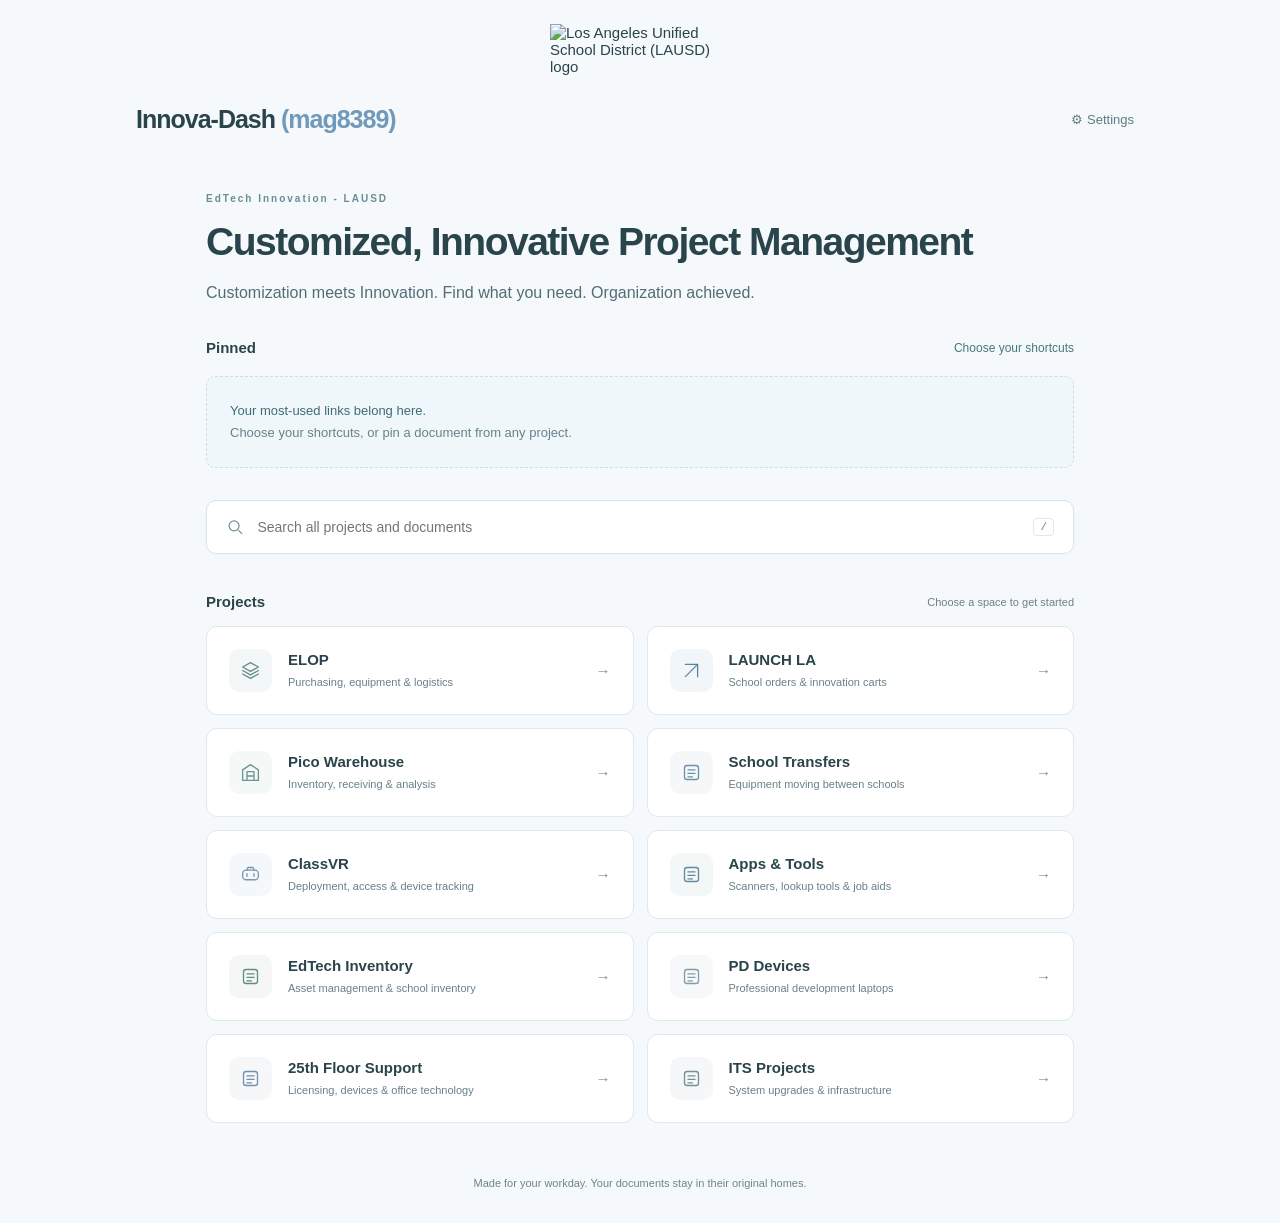
==== index.html @ 0006e69b "Add centered LAUSD logo and EdTech Innovation tagline" ====
<!doctype html><html lang="en"><head><meta charset="utf-8"><meta name="viewport" content="width=device-width, initial-scale=1"><meta name="theme-color" content="#356b65"><title>Innova-Dash (mag8389)</title><style>:root{--ink:#29444b;--muted:#667d83;--green:#356b65;--line:#dfe9eb;--paper:#f5f9fb}*{box-sizing:border-box}body{margin:0;background:var(--paper);color:var(--ink);font:15px -apple-system,BlinkMacSystemFont,'Segoe UI',sans-serif}button,input,select,textarea{font:inherit}button,a,input,summary,textarea,select{outline-offset:5px}button{cursor:pointer}button{color:inherit}a{color:inherit;text-decoration:none}button{border:0}header{max-width:1100px;margin:auto;padding:27px 46px;display:flex;align-items:center;justify-content:space-between}.brand{font-weight:750;font-size:25px;letter-spacing:-1px;background:none;padding:0}.brand span{color:#75a7a1}#settings{position:relative}summary{cursor:pointer;list-style:none}summary::-webkit-details-marker{display:none}#settings>summary{font-size:13px;color:#607b84;padding:10px}.settings-menu{position:absolute;right:0;top:43px;background:#fff;border:1px solid var(--line);border-radius:13px;padding:10px;width:250px;box-shadow:0 12px 35px #294d5b14;z-index:5}.settings-menu button{display:block;width:100%;text-align:left;background:none;border-radius:6px;padding:12px;font-size:13px}.settings-menu button:hover{background:#edf5f8}.settings-menu p{font-size:11px;line-height:1.7;color:var(--muted);padding:0 12px}main{max-width:928px;margin:29px auto 0;padding:0 30px}.intro{margin-bottom:30px}.eyebrow{font-size:10px;letter-spacing:2px;font-weight:650;color:#688d95;margin:0 0 15px}h1{font-size:39px;line-height:1.2;font-weight:650;letter-spacing:-1.5px;margin:0 0 13px}#subtitle{font-size:14px;color:var(--muted);margin:0;line-height:1.7}.search-wrap{display:flex;gap:13px;align-items:center;background:white;border:1px solid #d4e4e8;border-radius:10px;padding:0 19px;box-shadow:0 3px 10px #294d5b03;color:#718e97;margin-bottom:39px}.search-wrap:focus-within{outline:2px solid #7ba8b6}.search-wrap input{min-width:0;width:100%;border:0;outline:none;padding:18px 0;background:none;font-size:14px;color:var(--ink)}kbd{border:1px solid var(--line);border-radius:4px;padding:2px 6px;color:#6e858c;font-size:11px}section{margin-bottom:32px}.section-head{display:flex;justify-content:space-between;align-items:center;gap:12px;margin-bottom:16px}h2{font-size:15px;font-weight:650;margin:0}.section-head>span{color:#6b8189;font-size:11px}.text-button{background:none;color:#477a7b;font-size:12px;padding:5px 0}.text-button:hover{text-decoration:underline}#pins{display:grid;grid-template-columns:1fr 1fr;gap:10px}.pin-card{display:flex;align-items:center;background:#eaf3f5;border:1px solid #d5e6e8;border-radius:9px;min-height:61px}.pin-card a{flex:1;padding:20px;font-size:13px;font-weight:550;min-width:0;line-height:1.5}.pin-card a:hover{color:#376d78}.pin-card button{background:none;padding:17px;color:#648990}.pin-empty{grid-column:1/-1;border:1px dashed #cddfe4;border-radius:9px;padding:23px;background:#f0f7fa;color:#67828b;font-size:13px;line-height:1.7}.pin-empty strong{color:#3e6d76;font-weight:500}.project-grid{display:grid;grid-template-columns:1fr 1fr;gap:13px}.project-card{border:1px solid var(--line);border-radius:11px;padding:22px;display:flex;gap:16px;align-items:center;text-align:left;background:#fff;transition:box-shadow .15s,transform .15s}.project-card:hover{box-shadow:0 6px 17px #294d5b0a;transform:translateY(-1px)}.project-icon{width:43px;height:43px;flex-shrink:0;display:grid;place-items:center;border-radius:10px;background:var(--tint);color:var(--accent)}.project-icon svg{width:21px;height:21px}.project-card strong{display:block;font-size:15px;font-weight:600}.project-card small{display:block;margin-top:6px;color:#68818a;font-size:11px;line-height:1.5}.project-card .arrow{margin-left:auto;color:#72949d}.project-card:hover .arrow{color:var(--green)}#other-projects{margin-top:19px}#other-projects>summary{display:flex;align-items:center;color:#5f7c86;font-size:12px;padding:12px 0;gap:9px}#other-projects>summary:before{content:'+';font-size:17px}#other-projects[open]>summary:before{content:'−'}#other-projects>summary span{font-size:10px;background:#eaf1f5;border-radius:5px;padding:2px 5px;color:#65818b}#other-grid{margin-top:10px}.back{background:none;color:#65858d;font-size:12px;padding:0;margin-bottom:25px}.group{margin-bottom:27px}.group h3{font-size:10px;letter-spacing:1.6px;font-weight:650;color:#60828b;margin:0 0 10px}.resource{border-bottom:1px solid var(--line)}.resource:first-of-type{border-top:1px solid var(--line)}.resource-top{display:flex;align-items:center;gap:10px;min-height:63px}.resource-link{flex:1;display:flex;align-items:center;justify-content:space-between;gap:15px;padding:18px 0;font-size:14px;line-height:1.6;min-width:0}.resource-link:hover .link-label{color:#3b7884;text-decoration:underline}.external{flex-shrink:0;color:#6c929f;font-size:18px}.resource-menu{position:relative}.resource-menu summary{width:36px;height:36px;display:grid;place-items:center;font-size:20px;color:#6e8d97;border-radius:7px}.resource-menu summary:hover{background:#eaf3f7}.resource-menu[open] summary{background:#eaf3f7;color:#356b65}.resource-details{padding:3px 0 21px;font-size:12px;color:#617e89;line-height:1.7}.detail-actions{display:flex;gap:15px;align-items:center;margin-bottom:14px}.pin-toggle{border:1px solid #c9dfe2;background:#eaf3f5;border-radius:6px;padding:6px 12px;color:#3e746f;font-size:12px}.resource-details p{margin:8px 0}.related button{border:0;background:#edf4f8;padding:3px 8px;margin:3px 5px 0 0;border-radius:4px;color:#537b86;font-size:11px}.note-label{display:block;margin:12px 0 5px;color:#597e88;font-size:12px}.resource-details textarea{display:block;width:100%;border:1px solid #d1e2e7;border-radius:7px;padding:11px;background:white;resize:vertical;color:var(--ink);font-size:13px}.autosave{font-size:10px;color:#68828b}.review-flag{background:#fbf3e4;color:#9a7a36;padding:10px;border-radius:7px}.result-context{display:block;font-size:10px;font-weight:400;color:#929f90;margin-top:3px}.empty{text-align:center;color:#66828c;padding:40px 20px;border:1px dashed #d2e3e8;border-radius:10px;line-height:1.8;font-size:13px}.empty strong{color:#45717e;display:block}footer{font-size:11px;color:#6c858c;text-align:center;padding:20px 0 30px;line-height:1.6}dialog{border:1px solid #d4e4e9;border-radius:14px;padding:27px;width:500px;max-width:calc(100% - 24px);color:var(--ink);box-shadow:0 20px 80px #102a3033}dialog::backdrop{background:#294b5955;backdrop-filter:blur(3px)}.dialog-top{display:flex;justify-content:space-between;align-items:center;margin-bottom:22px}.dialog-top h2{font-size:22px}.dialog-top button{background:none;font-size:25px;color:#69858c}form>label{display:block;font-size:12px;color:#5e7b85;margin:14px 0}form input:not([type=checkbox]),form textarea,form select{display:block;width:100%;border:1px solid #d5e3e9;border-radius:6px;padding:10px;margin-top:7px}fieldset{border:1px solid #dbe7ec;border-radius:7px;margin:15px 0;padding:12px}legend{font-size:12px;color:#5e7b85}#project-options{display:grid;grid-template-columns:1fr 1fr;gap:9px;font-size:11px}#project-options label{display:flex;align-items:center;gap:7px}input[type=checkbox]{accent-color:#356b65}#form-error{color:#ab553c;font-size:12px;margin-bottom:12px}.primary{background:var(--green);border-radius:7px;color:white;padding:12px 18px;font-size:13px}#toast{position:fixed;bottom:25px;left:50%;transform:translateX(-50%);background:#345f69;color:white;border-radius:8px;padding:13px 24px;font-size:12px;max-width:calc(100% - 30px);z-index:10;line-height:1.5}[hidden]{display:none!important}@media(max-width:600px){header{padding:22px 22px}.brand{font-size:22px}main{padding:0 22px;margin-top:18px}h1{font-size:30px;letter-spacing:-1px}.eyebrow{font-size:9px}#subtitle{font-size:13px}.search-wrap{padding:0 14px;margin-bottom:30px}.search-wrap input{font-size:13px;padding:17px 0}.search-wrap kbd{display:none}.project-grid,#pins{grid-template-columns:1fr}.project-card{padding:19px}.section-head>span{display:none}.section-head{margin-bottom:13px}.pin-card a{padding:17px}.pin-empty{padding:18px;font-size:12px}.resource-link{font-size:13px}.resource-top{min-height:66px}footer{font-size:10px}.settings-menu{width:230px}.intro{margin-bottom:25px}.resource-menu summary{width:42px;height:42px}}

/* Muted coastal palette: white surfaces, sea-green actions, blue details. */
.project-card{background:#ffffff}.project-card:hover{border-color:#b9d4dd}.pin-card:nth-child(even){background:#eef5fa;border-color:#d8e5f0}.pin-card:nth-child(even) a:hover{color:#486f8c}.search-wrap{background:#ffffff}.brand span{color:#7099ba}::selection{background:#d4e9ec;color:#29444b}button:focus-visible,a:focus-visible,summary:focus-visible{outline:2px solid #6499ad}

.preview-button{background:none;color:#5f8490;font-size:11px;padding:10px 6px;border-radius:5px}.preview-button:hover{background:#eaf3f7}.preview-box{position:fixed;z-index:20;width:min(1680px,calc(100vw - 24px));background:white;border:1px solid #cbdfe5;border-radius:13px;box-shadow:0 15px 55px #294d5b26;overflow:hidden}.preview-heading{padding:14px 16px;display:flex;align-items:flex-start;gap:12px;background:#f0f7fa;border-bottom:1px solid #dfe9eb}.preview-heading div{flex:1;min-width:0}.preview-heading strong{font-size:13px;display:block;line-height:1.5}.preview-heading small{display:block;color:#64828b;font-size:10px;margin-top:3px}.preview-heading button{background:none;font-size:21px;color:#65848d;padding:0 4px}.preview-body{height:min(1920px,calc(100dvh - 180px));background:#f8fbfc;position:relative}.preview-body iframe{position:absolute;inset:0;width:100%;height:100%;border:0;background:white}.preview-message{padding:30px;font-size:13px;line-height:1.8;color:#65808b;margin:0}.preview-footer{padding:12px 16px;border-top:1px solid #dfe9eb;display:flex;align-items:center;gap:12px}.preview-footer small{font-size:10px;color:#6c858d;line-height:1.6;flex:1}.preview-footer a{flex-shrink:0;background:#356b65;color:white;padding:9px 12px;border-radius:6px;font-size:11px}@media(max-width:600px){.preview-box{left:12px!important;top:50%!important;transform:translateY(-50%)}.preview-button{padding:12px 5px}.preview-footer{align-items:flex-start}.preview-footer a{padding:11px}.preview-heading strong{font-size:12px}}

/* Clearer project resources: larger type, strong section labels, distinct rows. */
#results>.section-head h2{font-size:19px;color:#29444b}
#subtitle{font-size:16px;color:#526d76}
.group{margin-bottom:34px}
.group h3{font-size:14px;letter-spacing:.6px;font-weight:700;color:#274f5b;background:#e5f0f5;border-left:4px solid #568899;padding:13px 16px;border-radius:0 7px 7px 0;margin:0 0 13px;line-height:1.5}
.group:nth-child(even) h3{background:#e8f1ee;border-left-color:#59877c;color:#315b51}
.resource,.resource:first-of-type{border:1px solid #cfdee3;border-radius:9px;background:#fff;margin-bottom:10px;box-shadow:0 1px 2px #294d5b04}
.resource:hover{border-color:#95b6c1;background:#fcfeff}
.resource-top{min-height:80px;padding:0 17px;gap:12px}
.resource-link{font-size:17px;font-weight:600;line-height:1.55;padding:20px 0;color:#244752}
.resource-link:hover .link-label{color:#215f70}
.resource-description{display:block;font-size:14px;font-weight:400;line-height:1.65;color:#506c76;margin-top:6px}
.result-context{font-size:13px;color:#58717c;line-height:1.6;margin-top:6px}
.preview-button{font-size:13px;color:#356877;min-height:44px;padding:10px 9px}
.resource-menu summary{width:44px;height:44px;font-size:24px;color:#4d7280}
.external{color:#4f7987;font-size:21px}
.resource-details{margin:0 17px;padding:18px 0 20px;border-top:1px solid #d7e4e9;font-size:14px;color:#466570;line-height:1.75}
.resource-details textarea{font-size:15px;line-height:1.6}
.note-label{font-size:14px;font-weight:600;color:#365c67}
.related button,.pin-toggle{font-size:13px}
.autosave{font-size:12px;color:#5c7480}
@media(max-width:600px){#subtitle{font-size:15px}.group h3{font-size:13px;padding:12px 13px}.resource-top{padding:0 12px;gap:5px}.resource-link{font-size:16px;padding:17px 0;gap:8px}.resource-description{font-size:14px}.preview-button{font-size:12px;padding:10px 5px}.resource-menu summary{width:36px;height:44px}.resource-details{margin:0 12px}.detail-actions{flex-wrap:wrap;gap:10px}.detail-actions span{overflow-wrap:anywhere}.resource-details textarea{font-size:16px}.result-context{font-size:12px}}

/* Expandable sections with indented resource rows. */
.resource-section{margin-bottom:22px}
.resource-section>summary{display:flex;align-items:center;gap:11px;padding:14px 16px;min-height:52px;background:#e5f0f5;border-left:4px solid #568899;border-radius:0 8px 8px 0;color:#274f5b}
.resource-section:nth-child(even)>summary{background:#e8f1ee;border-left-color:#59877c;color:#315b51}
.resource-section>summary:hover{filter:brightness(.98)}
.resource-section>summary h3,.resource-section:nth-child(even)>summary h3{font-size:14px;font-weight:700;letter-spacing:.6px;line-height:1.5;padding:0;margin:0;background:none;border:0;border-radius:0;color:inherit}
.section-chevron{font-size:24px;line-height:1;transition:transform .15s;flex-shrink:0}
.resource-section[open]>summary .section-chevron{transform:rotate(90deg)}
.section-count{margin-left:auto;font-size:12px;font-weight:500;background:#ffffff99;border-radius:5px;padding:3px 8px}
.section-content{margin:14px 0 0 23px;padding-left:16px;border-left:2px solid #d2e3e8}
@media(max-width:600px){.resource-section>summary{padding:13px 12px;gap:9px}.resource-section>summary h3{font-size:13px}.section-content{margin-left:9px;padding-left:9px}.resource-section .resource-top{padding:0 9px;gap:3px}}

.district-brand{display:flex;justify-content:center;padding:24px 24px 0}.district-brand img{display:block;width:180px;max-width:50vw;height:auto;object-fit:contain}@media(max-width:600px){.district-brand{padding-top:20px}.district-brand img{width:145px}}
</style></head><body><div class="district-brand"><img src="https://3.files.edl.io/a8d9/25/06/10/223312-59c6e0c9-d937-40a9-90d3-eb02e9faaee3.png" alt="Los Angeles Unified School District (LAUSD) logo" width="180" fetchpriority="high"></div><header><button class="brand" id="home">Innova-Dash <span>(mag8389)</span></button><details id="settings"><summary aria-label="Settings">⚙ <span>Settings</span></summary><div class="settings-menu"><button id="add">Add a resource</button><button id="review">Review duplicate links</button><button id="export">Export backup</button><button id="import">Import backup</button><p>Pins and notes stay in this browser. Export a backup to move them.</p></div></details><input id="import-file" type="file" accept="application/json" hidden></header>
<main><button id="back" class="back" hidden>← Innova-Dash (mag8389)</button><div class="intro"><p class="eyebrow" id="eyebrow">EdTech Innovation - LAUSD</p><h1 id="title">Customized, Innovative Project Management</h1><p id="subtitle">Customization meets Innovation. Find what you need. Organization achieved.</p></div><div id="home-pins"><section class="pinned-section"><div class="section-head"><h2>Pinned</h2><button id="choose-pins" class="text-button">Choose your shortcuts</button></div><div id="pins"></div></section></div><div class="search-wrap"><svg width="20" height="20" viewBox="0 0 24 24" fill="none" stroke="currentColor" stroke-width="1.6" aria-hidden="true"><circle cx="10.5" cy="10.5" r="6.5"/><path d="m16 16 5 5"/></svg><input id="search" type="search" placeholder="Search all projects and documents" aria-label="Search all projects and documents"><kbd>/</kbd></div><div id="home-content"><section><div class="section-head"><h2>Projects</h2><span>Choose a space to get started</span></div><div id="main-projects" class="project-grid"></div></section></div><section id="results" hidden><div class="section-head"><h2 id="results-heading">Documents</h2><button id="clear-search" class="text-button" hidden>Clear search</button></div><div id="resource-list"></div></section><footer>Made for your workday. Your documents stay in their original homes.</footer></main>
<dialog id="resource-dialog"><form id="resource-form"><div class="dialog-top"><h2>Add a resource</h2><button type="button" id="close-dialog" aria-label="Close">×</button></div><label>Name<input name="title" required maxlength="180" placeholder="School deployment tracker"></label><label>Link<input name="url" type="url" required placeholder="https://…"></label><label>Resource type<select name="category"><option>Reference</option><option>Inventory</option><option>Devices</option><option>Web app</option><option>Folder</option><option>Deployment</option><option>Forms & responses</option><option>Orders</option><option>Analysis</option><option>Purchasing</option><option>Licensing</option><option>Transfers</option><option>Operations</option><option>Dashboard</option><option>Download</option></select></label><fieldset><legend>Projects · choose one or more</legend><div id="project-options"></div></fieldset><label>Note<textarea name="note" rows="2"></textarea></label><p id="form-error" role="alert"></p><button class="primary" type="submit">Add resource</button></form></dialog><div id="toast" role="status"></div><section id="preview-box" class="preview-box" role="region" aria-label="Resource preview" hidden></section><script>const projects = [
{id:'elop',name:'ELOP',subtitle:'Purchasing, equipment & logistics',color:'#648e88',icon:'◈'},
{id:'launch',name:'LAUNCH LA',subtitle:'School orders & innovation carts',color:'#5886a0',icon:'↗'},
{id:'warehouse',name:'Pico Warehouse',subtitle:'Inventory, receiving & analysis',color:'#6b9690',icon:'▦'},
{id:'transfers',name:'School Transfers',subtitle:'Equipment moving between schools',color:'#6c91ad',icon:'⇄'},
{id:'vr',name:'ClassVR',subtitle:'Deployment, access & device tracking',color:'#7696b1',icon:'◎'},
{id:'apps',name:'Apps & Tools',subtitle:'Scanners, lookup tools & job aids',color:'#608a9e',icon:'⌘'},
{id:'edtech',name:'EdTech Inventory',subtitle:'Asset management & school inventory',color:'#618d84',icon:'▤'},
{id:'pd',name:'PD Devices',subtitle:'Professional development laptops',color:'#809fa9',icon:'▣'},
{id:'support',name:'25th Floor Support',subtitle:'Licensing, devices & office technology',color:'#7390ae',icon:'⊞'},
{id:'its',name:'ITS Projects',subtitle:'System upgrades & infrastructure',color:'#719295',icon:'⚙'}
];
const resources = [];
function add(title,url,groups,category='Reference',note='',flag=''){resources.push({id:'r'+(resources.length+1),title,url,projects:groups.split(','),category,note,flag});}
function sheet(title,book,gid,groups,category='Inventory',note='',flag=''){add(title,`https://docs.google.com/spreadsheets/d/${book}/edit?gid=${gid}#gid=${gid}`,groups,category,note,flag);}
const E='1dr570VJvddxzsTAERRUUeKRuE27WSFIWttpO-rvNmo0', L='1jWrPNLyDg8dGBs95ru5GiwIWovEMeAME-10kKH09odg', A='11QIVTBS1XOscOOvDWKYEtSnTLCCPewO2qKQo8S3b5f4', V='1vHcJfBZE1wdyaxRCG9tk-9OH73kcOLIifMJYGh4yjdI', H='1ypjdDcVAtarabWLasEoWvJN3YM4k_Pe7RNnR4K4eeTw';
sheet('2023–24 ELOP Purchases',E,'1056956109','elop','Purchasing');
sheet('2024–25 ELOP Purchases','1AE2uDe7lAH5buWjJNWkWWyWkLOAr0DbtnjLP3mm6qjw','135262776','elop','Purchasing');
sheet('Warehouse Inventory',E,'28156567','elop,warehouse','Inventory');
sheet('WH Inventory · 6.29.26',E,'877900497','elop,warehouse','Inventory','ELOP workbook tab; separate from the LAUNCH LA warehouse inventory.');
sheet('Non-Beaudry Items at Pico Warehouse',E,'306051168','elop,warehouse','Inventory');
sheet('Bundling Master',E,'306739542','elop','Operations');
sheet('Scanned Serials of Returned Items',E,'1405553675','elop','Devices');
sheet('Devices to Provision at Pico WH',E,'1504267254','elop','Devices');
sheet('Devices that Need Attention',E,'2013447275','elop','Devices','Repair / salvage');
sheet('Checklist / PRN',E,'1617121443','elop','Operations');
sheet('Pallets · Request / Drop / Return',E,'1471723518','elop','Operations');
sheet('ISTE Books Inventory',E,'1918676138','elop');
sheet('Beaudry to Pico · July 2026',E,'1514714467','elop','Transfers','Sol');
sheet('BD Mail Room to Pico · July 2026',E,'362753887','elop','Transfers','Sol');
sheet('Master Lookup',L,'658953664','launch','Reference');
sheet('School List',L,'1879552878','launch','Reference');
sheet('School Template',L,'201719541','launch','Reference');
add('Launch LA E-Shop','https://sites.google.com/lausd.net/launchlashop/home','launch','Web app','Customer facing');
sheet('Launch LA Inventory',L,'0','launch,warehouse');
sheet('Launch LA Orders',L,'354757045','launch','Orders');
sheet('LAUNCHLA Dashboard',L,'1173796555','launch','Dashboard');
sheet('Launch LA Approvals / School Orders Pallet Locations',L,'1780046857','launch','Orders','Both supplied labels point to this same tab.','Confirm whether approvals and pallet locations should have different links.');
sheet('After-School Innovation Cart Application · Responses','10SCbnlQnHJXf0T-KWjzeyskcqrw_KRmjujuF7XgZJ4w','534965077','launch','Forms & responses');
sheet('Materials Received from Schools',L,'1325314964','warehouse','Transfers');
sheet('Warehouse Inventory · 6.29.26',L,'1466500137','warehouse');
sheet('Plasencia Inventory',E,'1209279419','warehouse');
add("Pico Warehouse Inventory · Isabel’s",'https://lausd.sharepoint.com/:x:/r/sites/psd/_layouts/15/Doc.aspx?sourcedoc=%7B81c6fe55-352b-4b72-9ef2-d1b0d2ae184e%7D&action=edit&activeCell=%276.29.26%27!D736','warehouse','Inventory','SharePoint workbook; session-specific parameters removed.');
sheet('Warehouse Inventory Analysis · EdTech',A,'0','warehouse,edtech','Analysis');
sheet('Warehouse Inventory Analysis · 10.6.25',A,'690869186','warehouse','Analysis');
sheet('Warehouse Inventory Analysis · 6.29.26',A,'2048925685','warehouse','Analysis');
sheet('Warehouse Inventory Analysis · Consolidated',A,'223162966','warehouse','Analysis');
add('School-to-School Equipment Transfers · Old Forms','https://drive.google.com/drive/u/0/folders/1GR9zXek2GSvt6WLInMiaKASpE9Ge_WiE','transfers','Folder','Legacy Google Forms');
sheet('ELOP Equipment Bulk Transfers','1rfd9vKtDhD4UeYtFOi1GD2Mb3osIcKTiLR3fiQlc--Y','866466855','transfers,elop','Transfers');
add('LAUSD ELOP Equipment Scanner','https://script.google.com/macros/s/AKfycby5YeTlxXEepyuRL0-mfXeiUNFwWtzeOPIJtQENDqaNSwcAZI7OhsWTFW5sVDcoWk1I/exec','transfers,apps,elop','Web app','ELOP barcode scanner and inventory application');
add('ClassVR Deployment Plan','https://docs.google.com/document/d/1o-4bo-VWzD2l2d_llvqijNGUXkJIgb5sRIMlg608N1E/edit?tab=t.0','vr','Deployment');
sheet('ClassVR MAC Addresses & Serials / Dashboard',V,'209414636','vr','Devices','Received from Avantis. “Class VR Dashboard” uses this same tab.','Confirm whether the dashboard should have a different link.');
sheet('ClassVR Report · Master Data',V,'1268037393','vr','Inventory');
add('ClassVR Tracker & Notes','https://docs.google.com/document/d/1SslKDS-8AtIrgrGlgCoUatQnMGytrLFrB6RdeZoaLHc/edit?usp=drive_link','vr','Deployment','TRR / deployment');
add('ClassVR Login','https://portal.classvr.com/classvr/login.cfm','vr','Web app');
sheet('ClassVR Access · Responses','1ctpIBR2oXiwdZPw4Uxr4QsscavE1H53uSAG1OG65lKA','1337716022','vr','Forms & responses','Repeated response links combined.');
sheet('VR Headsets · May 2026 · Form Responses',H,'1012849996','vr','Forms & responses','Sol; repeated links combined.');
sheet('ClassVR Licenses · School List','1uppYZ0sBk0eLFq_g1qG4lmagnb85Nl5c2BabnuSublk','1563957576','vr','Licensing');
add('ClassVR Access · Google Form','https://docs.google.com/forms/d/13qaL-tP8NazNQ3nSib3aighbIlY5wZPfeJ1dvCRde7k/edit?ts=6aa96817','vr','Forms & responses','Form editor');
add('LAUSD–ClassVR Shared Drive','https://drive.google.com/drive/folders/0AKOSnscohEmVUk9PVA','vr','Folder','Iben');
sheet('MAC List · ClassVR IoT','1triGQdVFPEA_s8RGgiWt_u3w82nkEYXEGjoAIIR09f8','0','vr','Devices','Iben / old: both supplied entries use the same destination.');
add('LAUSD–AreyJones Shared Drive','https://drive.google.com/drive/folders/1FOV_otrZjkSyrMhuRWMrlRNmrPUoh7tw?usp=drive_link','vr','Folder','Iben');
add('Action Items · AJ LAUSD ClassVR','https://docs.google.com/document/d/1vCikaqezcZqaA0feXyj8hGD2Cmg8LEB7YpiDEGPqLg8/edit?usp=drive_link','vr','Deployment');
sheet('VR Headsets · May 2026 · Serial Numbers',H,'2129110066','vr','Devices');
add('ClassVR MAC Address Collection','https://drive.google.com/drive/u/0/folders/1x79xz8jYCOc0nGdcmfiW6rKEKqy-3v0E','vr','Folder');
sheet('ClassVR MACs · Master Inventory Database','1sk4XYmvULx5fDtsd-UIB1z84WmVOXocMgIhCx5pyAV4','1254015524','vr','Inventory','8 stations');
add('ClassVR Scanner Application Folder','https://drive.google.com/drive/folders/1MEwz9RJI4LPZXO4qLdk2kVuIkA9-SiQg','vr,apps','Folder','MAC address extraction tool · macOS only');
add('ClassVR Scanner App','https://drive.google.com/file/d/1OqPS3KbTCMfc_AFfS5OLuxBOfbnONyq3/view?usp=drive_link','vr,apps','Download','macOS only');
add('ClassVR Scanner App · Job Aid','https://drive.google.com/file/d/13k5zEC9IKRcjPS1iUXCssBBFCy5bvg0_/view?usp=drive_link','vr,apps','Reference');
add('Platform Tools · Android SDK','https://drive.google.com/file/d/1uXoIgCQ2vb0fIlWRr2vfibgtYJRNquon/view?usp=drive_link','vr,apps','Download');
add('Pico Warehouse Inventory Lookup','https://script.google.com/a/macros/lausd.net/s/AKfycbwp17uPztYzihyUCgMsAnF0uX8fMMDlHjCBupBLWgkq9dVd9xqMIvr7_9_hojsA8J00/exec','apps,warehouse','Web app');
add('EdTech CEI','https://lausd-my.sharepoint.com/:x:/r/personal/sxa3533_lausd_net/_layouts/15/doc2.aspx?sourcedoc=%7Bce7401b2-55ae-4698-9a37-319e8ad6dfdb%7D&action=edit&activeCell=%27School%20Inventory%27!C16','edtech','Inventory','SharePoint workbook; session-specific parameters removed.');
sheet('EdTech Asset Management · Inventory (Active)','1jsrt1P1BqH82FZptT92E0FmAmBPGlujUDl6orU7wtXE','261747403','edtech');
sheet('EdTech PD Laptops','1GLPWrrP9ROwhPU3ZZJUggtvnnHPyUbvb-RUwLZ0nRlw','1943099109','pd','Devices');
sheet('Toshiba Copiers & Network Layout · 25th Floor','1mBfr3N4KsBqgSjo49a-qTRJM5LmQHVzmvIOeEUC7E4w','2072656925','support','Reference');
add('Adobe Licensing','https://drive.google.com/drive/u/0/folders/16BXxTj85YWFV4-o74oD9sovokzreycLm','support','Folder');
add('Adobe Creative Cloud License Request · DOI','https://docs.google.com/forms/d/1GmWy2kggtqOydzYF3nZe7gUFugo6tDzfXEFIDAM_zmo/edit','support','Forms & responses','Form editor');
sheet('DOI Creative Cloud Requests · Responses','1Q31KvRO9rGgxwKDtX8NhPsdZMIOBPX1PjA9aJT6nkhY','964593573','support','Forms & responses');
sheet('Salvage · 25th Floor · 2026–27','1v-U3N4rJqld4PdXd6RDtPMhnA0mhObQLqt0xH4TGk_E','1193289432','support','Devices');
sheet('DOI Device Distribution · 2025–26 Funds','1OxoAQq6hlKF-U2x7tgozycagq3QQ5A1MDBh3dHUYDM8','0','support','Devices');
sheet('Windows 10 to 22 Upgrade','1a29_1nim1Buj_2_3BB6FT0UeRi1UPckli32-HPBJKhc','556864863','its','Deployment','Title preserved from your source list.');

'use strict';
const $=s=>document.querySelector(s), esc=s=>String(s??'').replace(/[&<>"']/g,c=>({'&':'&amp;','<':'&lt;','>':'&gt;','"':'&quot;',"'":'&#39;'}[c]));
const storageKey='workroom-v1';
let state={favorites:[],notes:{},custom:[]};
try{const stored=JSON.parse(localStorage.getItem(storageKey));if(stored)state=validate(stored);}catch{ /* A malformed backup must not prevent access to the built-in library. */ }
let view='home',query='',pinPicker=false;
const sectionStates=new Map();
function validUrl(url){try{return new URL(url).protocol==='https:';}catch{return false;}}
function validate(s){
 if(!s||!Array.isArray(s.favorites)||!s.notes||typeof s.notes!=='object'||Array.isArray(s.notes)||!Array.isArray(s.custom))throw Error('Invalid backup format.');
 if(s.custom.length>2000)throw Error('Backup contains too many resources.');
 const ids=new Set(resources.map(r=>r.id));
 const custom=s.custom.map(r=>{if(!r||typeof r.id!=='string'||ids.has(r.id)||typeof r.title!=='string'||!r.title.trim()||!validUrl(r.url)||!Array.isArray(r.projects)||!r.projects.length||r.projects.some(p=>!projects.some(x=>x.id===p)))throw Error('Backup contains an invalid resource.');ids.add(r.id);return {id:r.id,title:r.title.slice(0,180),url:r.url,projects:[...new Set(r.projects)],category:String(r.category||'Reference'),note:String(r.note||''),flag:''};});
 return {favorites:[...new Set(s.favorites.filter(id=>typeof id==='string'&&ids.has(id)))],notes:Object.fromEntries(Object.entries(s.notes).filter(([id,n])=>ids.has(id)&&typeof n==='string')),custom};
}
function all(){return [...resources,...state.custom];}
function notify(message){$('#toast').textContent=message;$('#toast').hidden=false;$('#toast').style.display='block';clearTimeout(notify.timer);notify.timer=setTimeout(()=>$('#toast').style.display='none',3500);}
function save(){try{localStorage.setItem(storageKey,JSON.stringify(state));}catch{notify('Browser storage unavailable. Export a backup to keep your changes.');}}
function projectName(id){return projects.find(p=>p.id===id)?.name||id;}
const icons={elop:'<path d="m12 3 9 5-9 5-9-5 9-5ZM3 12l9 5 9-5M3 16l9 5 9-5"/>',launch:'<path d="M5 19 19 5M5 5h14v14"/>',warehouse:'<path d="m3 9 9-6 9 6v12H3V9ZM8 21V11h8v10M8 16h8"/>',vr:'<rect x="3" y="7" width="18" height="11" rx="4"/><path d="M8 11v3m8-3v3M8 7l1-3h6l1 3"/>'};
function go(id){view=id;pinPicker=false;query='';$('#search').value='';$('#settings').open=false;render();window.scrollTo({top:0,behavior:'smooth'});}
function projectCard(p){const icon=icons[p.id]||'<rect x="4" y="4" width="16" height="16" rx="3"/><path d="M8 9h8M8 13h8M8 17h5"/>';return `<button class="project-card" data-project="${p.id}" style="--accent:${p.color};--tint:${p.color}12"><span class="project-icon"><svg viewBox="0 0 24 24" fill="none" stroke="currentColor" stroke-width="1.5" stroke-linecap="round" stroke-linejoin="round" aria-hidden="true">${icon}</svg></span><span><strong>${esc(p.name)}</strong><small>${esc(p.subtitle)}</small></span><span class="arrow" aria-hidden="true">→</span></button>`;}
function groupName(r){if(['Orders','Forms & responses'].includes(r.category))return 'Orders & requests';if(['Inventory','Analysis'].includes(r.category))return 'Inventory & reports';if(['Web app','Download'].includes(r.category))return 'Apps & tools';if(['Devices','Deployment','Transfers','Operations'].includes(r.category))return 'Equipment & operations';if(r.category==='Purchasing')return 'Purchasing';if(r.category==='Licensing')return 'Licensing';return 'Documents & reference';}
function resourceRow(r,context){const pinned=state.favorites.includes(r.id);return `<article class="resource" data-resource="${esc(r.id)}"><div class="resource-top"><a class="resource-link" href="${esc(r.url)}" target="_blank" rel="noopener noreferrer"><span class="link-label">${esc(r.title)}${r.note?`<span class="resource-description">${esc(r.note)}</span>`:''}${context?`<span class="result-context">${r.projects.map(projectName).map(esc).join(' · ')}</span>`:''}</span><span class="external" aria-hidden="true">↗</span></a><button class="preview-button" data-preview="${esc(r.id)}" aria-label="Preview ${esc(r.title)}" aria-controls="preview-box">Preview</button><details class="resource-menu"><summary aria-label="Options for ${esc(r.title)}" aria-controls="details-${esc(r.id)}">···</summary></details></div><div class="resource-details" id="details-${esc(r.id)}" hidden><div class="detail-actions"><button class="pin-toggle" data-id="${esc(r.id)}" aria-pressed="${pinned}">${pinned?'Unpin shortcut':'Pin to home'}</button><span>${esc(new URL(r.url).hostname)}</span></div>${r.flag?`<p class="review-flag">${esc(r.flag)}</p>`:''}<div class="related">Related projects: ${r.projects.map(p=>`<button data-project="${p}">${esc(projectName(p))}</button>`).join('')}</div><label class="note-label" for="note-${esc(r.id)}">Personal note</label><textarea id="note-${esc(r.id)}" data-id="${esc(r.id)}" rows="2" placeholder="A reminder, owner, or next step…">${esc(state.notes[r.id]||'')}</textarea><span class="autosave">Saved automatically in this browser.</span></div></article>`;}
function render(){
 hidePreview();
 const project=projects.find(p=>p.id===view),searching=query.trim().length>0,home=view==='home'&&!searching&&!pinPicker;
 $('#home-content').hidden=!home;$('#home-pins').hidden=!home;$('#results').hidden=home;$('#back').hidden=home;$('#clear-search').hidden=!searching;
 $('#eyebrow').textContent=project?'PROJECT SPACE':view==='review'?'WORKSPACE HOUSEKEEPING':pinPicker?'MAKE IT YOURS':'EdTech Innovation - LAUSD';
 $('#title').textContent=searching?'Find what you need.':project?project.name:view==='review'?'Links to check.':pinPicker?'Your everyday shortcuts.':'Customized, Innovative Project Management';
 $('#subtitle').textContent=searching?'Search across all your projects, documents, and personal notes.':project?project.subtitle:view==='review'?'These labels share a destination. Open the link and confirm its purpose.':pinPicker?'Open a document’s options (···), then choose Pin to home.':'Customization meets Innovation. Find what you need. Organization achieved.';
 renderPins();
 $('#main-projects').innerHTML=projects.map(projectCard).join('');
 if(!home){
 let list=all().filter(r=>searching||(!project||r.projects.includes(view))&&(view!=='review'||r.flag));
 if(searching){const words=query.toLocaleLowerCase().trim().split(/\s+/);list=list.filter(r=>words.every(w=>[r.title,r.category,r.note,r.flag,state.notes[r.id],...r.projects.map(projectName)].join(' ').toLocaleLowerCase().includes(w)));}
 $('#results-heading').textContent=searching?`${list.length} ${list.length===1?'result':'results'}`:view==='review'?'Links to review':pinPicker?'Choose from your documents':'Documents';
 const groups=new Map();for(const r of list){let key=searching?'Search results':pinPicker?projectName(r.projects[0]):groupName(r);if(!groups.has(key))groups.set(key,[]);groups.get(key).push(r);}
 $('#resource-list').innerHTML=list.length?[...groups].map(([name,rs],i)=>{const key=JSON.stringify([view,pinPicker,name]);return searching?`<div class="group">${rs.map(r=>resourceRow(r,true)).join('')}</div>`:`<details class="group resource-section" data-section-key="${esc(key)}" ${sectionStates.get(key)===false?'':'open'}><summary aria-controls="section-content-${i}"><span class="section-chevron" aria-hidden="true">›</span><h3>${esc(name)}</h3><span class="section-count">${rs.length}</span></summary><div class="section-content" id="section-content-${i}">${rs.map(r=>resourceRow(r,pinPicker)).join('')}</div></details>`;}).join(''):'<div class="empty"><strong>No matching documents.</strong>Try a different name, project, or keyword.</div>';
 $('#resource-list').querySelectorAll('.resource-section').forEach(d=>d.ontoggle=()=>{sectionStates.set(d.dataset.sectionKey,d.open);if(!d.open&&!previewBox.hidden&&d.contains(previewAnchor))hidePreview();});
 $('#resource-list').querySelectorAll('.resource-menu').forEach(d=>d.ontoggle=()=>{d.closest('.resource').querySelector('.resource-details').hidden=!d.open;});
 $('#resource-list').querySelectorAll('.pin-toggle').forEach(b=>b.onclick=()=>{togglePin(b.dataset.id);const pinned=state.favorites.includes(b.dataset.id);b.textContent=pinned?'Unpin shortcut':'Pin to home';b.setAttribute('aria-pressed',String(pinned));notify(pinned?'Pinned to your home screen.':'Shortcut unpinned.');});
 $('#resource-list').querySelectorAll('textarea').forEach(t=>t.oninput=()=>{state.notes[t.dataset.id]=t.value;save();});
 }
 bindPreviews();
 document.querySelectorAll('[data-project]').forEach(b=>b.onclick=()=>go(b.dataset.project));
}
function togglePin(id){state.favorites=state.favorites.includes(id)?state.favorites.filter(x=>x!==id):[...state.favorites,id];save();renderPins();}
function renderPins(){const pins=state.favorites.map(id=>all().find(r=>r.id===id)).filter(Boolean);$('#pins').innerHTML=pins.length?pins.map(r=>`<div class="pin-card" data-pin-resource="${esc(r.id)}"><a href="${esc(r.url)}" target="_blank" rel="noopener noreferrer">${esc(r.title)}</a><button data-unpin="${esc(r.id)}" aria-label="Unpin ${esc(r.title)}">×</button><button class="preview-button" data-preview="${esc(r.id)}" aria-label="Preview ${esc(r.title)}" aria-controls="preview-box">Preview</button></div>`).join(''):'<div class="pin-empty"><strong>Your most-used links belong here.</strong><br>Choose your shortcuts, or pin a document from any project.</div>';$('#pins').querySelectorAll('[data-unpin]').forEach(b=>b.onclick=()=>togglePin(b.dataset.unpin));bindPreviews();}
$('#home').onclick=()=>go('home');$('#back').onclick=()=>go('home');$('#clear-search').onclick=()=>{query='';$('#search').value='';render();$('#search').focus();};$('#search').oninput=e=>{query=e.target.value;render();};$('#choose-pins').onclick=()=>{view='home';query='';pinPicker=true;$('#search').value='';render();};$('#review').onclick=()=>go('review');
document.addEventListener('keydown',e=>{if(e.key==='/'&&!['INPUT','TEXTAREA','SELECT'].includes(document.activeElement.tagName)&&!$('#resource-dialog').open){e.preventDefault();$('#search').focus();}});
document.addEventListener('click',e=>{if(!$('#settings').contains(e.target))$('#settings').open=false;});
$('#project-options').innerHTML=projects.map(p=>`<label><input type="checkbox" name="projects" value="${p.id}">${esc(p.name)}</label>`).join('');
$('#add').onclick=()=>{$('#settings').open=false;$('#resource-form').reset();$('#form-error').textContent='';if(projects.some(p=>p.id===view))$('#project-options input[value="'+view+'"]').checked=true;$('#resource-dialog').showModal();};
$('#close-dialog').onclick=()=>$('#resource-dialog').close();
$('#resource-form').onsubmit=e=>{e.preventDefault();const form=new FormData(e.target),groups=form.getAll('projects'),url=form.get('url').trim(),title=form.get('title').trim();if(!title||!groups.length||!validUrl(url)){$('#form-error').textContent='Enter a name, an HTTPS link, and at least one project.';return;}const existing=all().find(r=>r.url===url);if(existing){$('#form-error').textContent='This link is already saved as '+existing.title+'.';return;}state.custom.push({id:'custom-'+crypto.randomUUID(),title,url,projects:groups,category:form.get('category'),note:form.get('note').trim(),flag:''});save();go(groups[0]);$('#resource-dialog').close();notify('Resource added.');};
$('#export').onclick=()=>{const blob=new Blob([JSON.stringify({version:1,...state},null,2)],{type:'application/json'}),url=URL.createObjectURL(blob),link=document.createElement('a');link.href=url;link.download='workroom-backup-'+new Date().toISOString().slice(0,10)+'.json';link.click();setTimeout(()=>URL.revokeObjectURL(url),1000);$('#settings').open=false;notify('Backup exported.');};
$('#import').onclick=()=>$('#import-file').click();$('#import-file').onchange=async e=>{const file=e.target.files[0];if(!file)return;try{if(file.size>5e6)throw Error('Backup is too large.');const incoming=validate(JSON.parse(await file.text()));const merged=new Map(state.custom.map(r=>[r.id,r]));for(const r of incoming.custom)merged.set(r.id,r);state=validate({favorites:[...new Set([...state.favorites,...incoming.favorites])],notes:{...state.notes,...incoming.notes},custom:[...merged.values()]});save();render();$('#settings').open=false;notify('Backup imported. Existing links and pins retained.');}catch(err){notify('Could not import: '+err.message);}e.target.value='';};

let previewTimer,previewCloseTimer,previewAnchor,activePreviewId;
const previewBox=$('#preview-box');
function previewUrl(resource){
 const u=new URL(resource.url);let m;
 if(u.hostname==='docs.google.com'&&(m=u.pathname.match(/^\/(spreadsheets|document|presentation)\/d\/([A-Za-z0-9_-]+)/))){
 const base='https://docs.google.com/'+m[1]+'/d/'+m[2];
 if(m[1]==='spreadsheets'){const gid=new URLSearchParams(u.hash.slice(1)).get('gid')||u.searchParams.get('gid');const tab=gid!==null?encodeURIComponent(gid):null;return base+'/preview'+(tab!==null?'?gid='+tab+'#gid='+tab:'');}
 return base+(m[1]==='presentation'?'/embed':'/preview');
 }
 if(u.hostname==='drive.google.com'&&(m=u.pathname.match(/^\/file\/d\/([A-Za-z0-9_-]+)/)))return 'https://drive.google.com/file/d/'+m[1]+'/preview';
 return null;
}
function hidePreview(){clearTimeout(previewTimer);clearTimeout(previewCloseTimer);previewBox.hidden=true;previewBox.replaceChildren();if(previewAnchor)previewAnchor.removeAttribute('aria-describedby');activePreviewId=null;}
function scheduleHide(){clearTimeout(previewTimer);clearTimeout(previewCloseTimer);previewCloseTimer=setTimeout(()=>{if(!previewBox.matches(':hover')&&!previewBox.contains(document.activeElement))hidePreview();},280);}
function showPreview(resource,anchor){
 clearTimeout(previewTimer);clearTimeout(previewCloseTimer);
 if(activePreviewId===resource.id&&!previewBox.hidden)return;
 hidePreview();previewAnchor=anchor;activePreviewId=resource.id;
 const src=previewUrl(resource);
 previewBox.innerHTML=`<div class="preview-heading"><div><strong id="preview-name">${esc(resource.title)}</strong><small>${esc(resource.category)} · ${esc(new URL(resource.url).hostname)}</small></div><button type="button" id="preview-close" aria-label="Close preview">×</button></div><div class="preview-body"><p class="preview-message">${src?'Loading document preview…':'This site does not offer a supported embedded preview. Use Open original to view it.'}</p>${src?`<iframe title="Document preview: ${esc(resource.title)}" src="${esc(src)}" referrerpolicy="no-referrer" sandbox="allow-scripts allow-same-origin allow-forms allow-popups allow-popups-to-escape-sandbox"></iframe>`:''}</div><div class="preview-footer"><small>${src?'Preview may require sign-in. If it is blank or blocked, use Open original.':'Your access permissions still apply. No document data is copied into this dashboard.'}</small><a href="${esc(resource.url)}" target="_blank" rel="noopener noreferrer">Open original ↗</a></div>`;
 previewBox.hidden=false;positionPreview();anchor.setAttribute('aria-describedby','preview-name');
 $('#preview-close').onclick=()=>{const focusWasInside=previewBox.contains(document.activeElement);hidePreview();if(focusWasInside&&previewAnchor?.isConnected){previewAnchor.focus();clearTimeout(previewTimer);}};
}
function positionPreview(){if(previewBox.hidden||!previewAnchor?.isConnected)return;const rect=previewAnchor.getBoundingClientRect(),h=previewBox.offsetHeight,w=previewBox.offsetWidth;let top=rect.bottom+8;if(top+h>innerHeight-12)top=Math.max(12,rect.top-h-8);previewBox.style.top=top+'px';previewBox.style.left=Math.max(12,Math.min(rect.left,innerWidth-w-12))+'px';}
function bindPreviews(){
 document.querySelectorAll('.resource-link,.pin-card>a').forEach(link=>{
 const id=link.closest('[data-resource]')?.dataset.resource||link.closest('[data-pin-resource]')?.dataset.pinResource;
 const resource=all().find(r=>r.id===id);if(!resource)return;
 const queue=()=>{clearTimeout(previewTimer);clearTimeout(previewCloseTimer);previewTimer=setTimeout(()=>showPreview(resource,link),350);};
 link.onmouseenter=queue;link.onmouseleave=scheduleHide;link.onfocus=queue;link.onblur=()=>{clearTimeout(previewTimer);scheduleHide();};link.onclick=()=>hidePreview();
 });
 document.querySelectorAll('[data-preview]').forEach(button=>button.onclick=()=>{const r=all().find(r=>r.id===button.dataset.preview);if(r){if(activePreviewId===r.id&&!previewBox.hidden)hidePreview();else showPreview(r,button);}});
}
previewBox.onpointerenter=()=>{clearTimeout(previewCloseTimer);clearTimeout(previewTimer);};previewBox.onpointerleave=scheduleHide;previewBox.onfocusin=()=>clearTimeout(previewCloseTimer);previewBox.onfocusout=scheduleHide;
document.addEventListener('keydown',e=>{if(e.key==='Escape'&&!previewBox.hidden){const focusWasInside=previewBox.contains(document.activeElement);hidePreview();if(focusWasInside&&previewAnchor?.isConnected){previewAnchor.focus();clearTimeout(previewTimer);}}});
document.addEventListener('pointerdown',e=>{if(!previewBox.hidden&&!previewBox.contains(e.target)&&!e.target.closest('[data-preview]'))hidePreview();});
window.addEventListener('resize',positionPreview);window.addEventListener('scroll',()=>{if(previewBox.hidden)return;const rect=previewAnchor?.getBoundingClientRect();if(!rect||rect.bottom<0||rect.top>innerHeight)hidePreview();else positionPreview();},{passive:true});

$('#toast').hidden=true;
// Keep the existing storage key and resource IDs so earlier favorites and notes carry forward.
render();
</script></body></html>
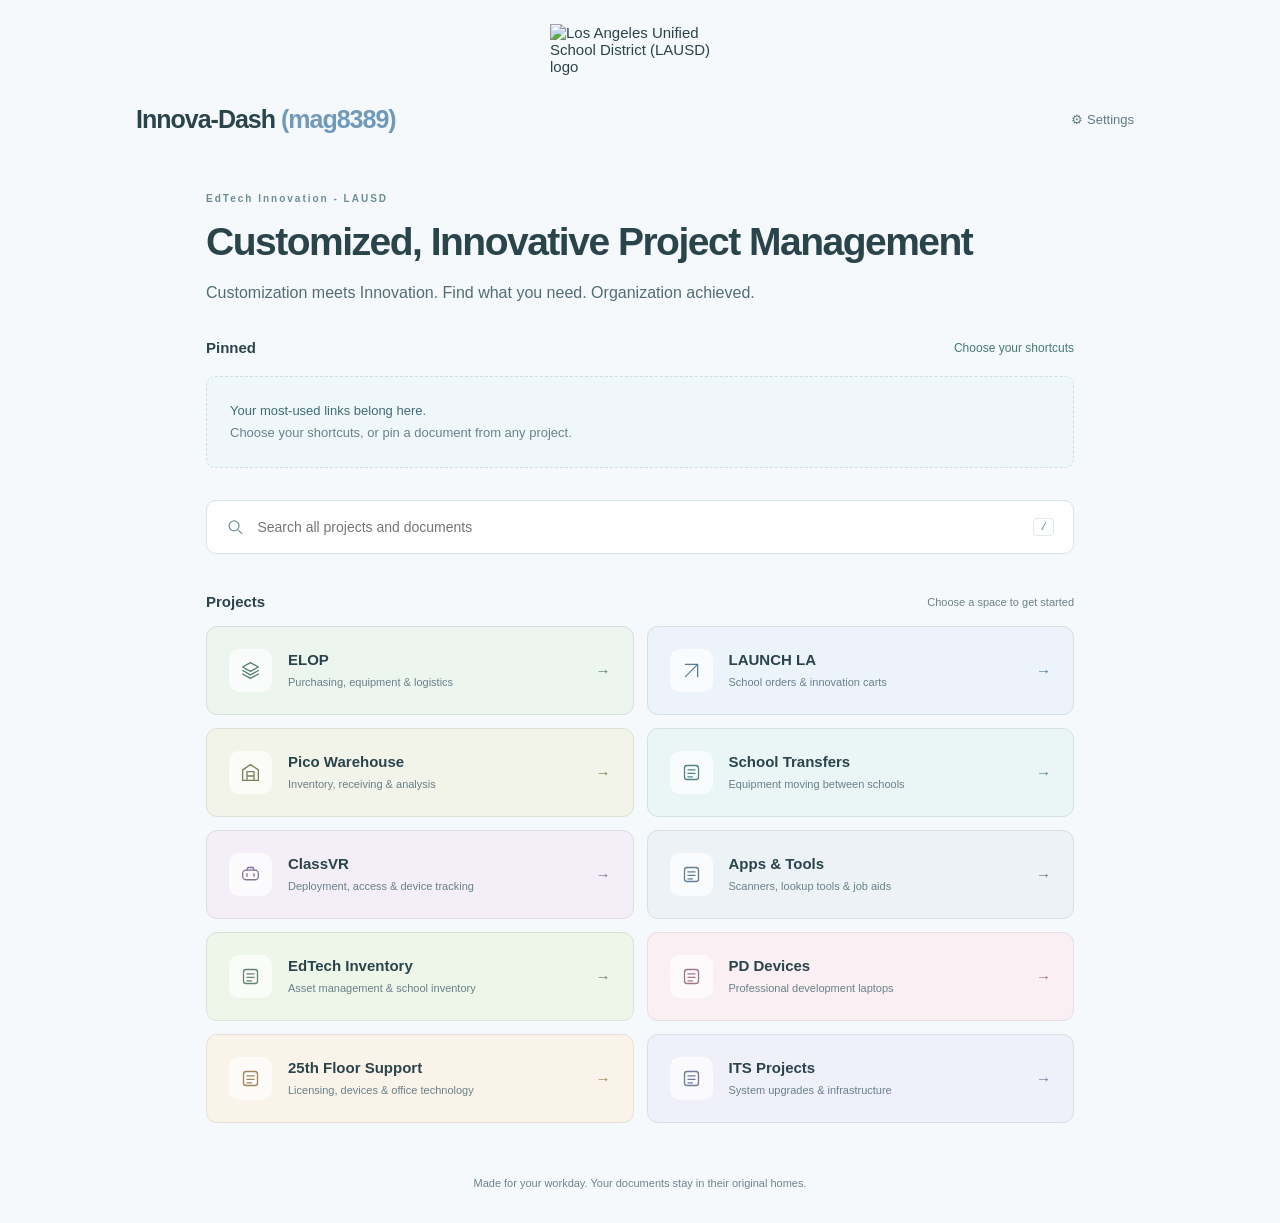
==== commit acf24ece: "Give each project a soft distinct color and matching resource page theme" ====
--- a/index.html
+++ b/index.html
@@ -41,19 +41,31 @@
 @media(max-width:600px){.resource-section>summary{padding:13px 12px;gap:9px}.resource-section>summary h3{font-size:13px}.section-content{margin-left:9px;padding-left:9px}.resource-section .resource-top{padding:0 9px;gap:3px}}
 
 .district-brand{display:flex;justify-content:center;padding:24px 24px 0}.district-brand img{display:block;width:180px;max-width:50vw;height:auto;object-fit:contain}@media(max-width:600px){.district-brand{padding-top:20px}.district-brand img{width:145px}}
+
+/* Soft project colors carry from the home card into the resource page. */
+.project-card{background:var(--tint);border-color:color-mix(in srgb,var(--accent) 25%,white)}
+.project-card:hover{background:var(--tint);border-color:var(--accent)}
+.project-icon{background:#ffffffb3;color:var(--accent)}
+.project-card .arrow{color:var(--accent)}
+body[data-project]:not([data-project=""]){background:var(--project-tint)}
+body[data-project]:not([data-project=""]) #results{background:var(--project-tint)}
+body[data-project]:not([data-project=""]) .resource-section>summary{background:color-mix(in srgb,var(--project-accent) 13%,white);border-left-color:var(--project-accent);color:#29444b}
+body[data-project]:not([data-project=""]) .section-content{border-left-color:color-mix(in srgb,var(--project-accent) 35%,white)}
+body[data-project]:not([data-project=""]) .resource{border-color:color-mix(in srgb,var(--project-accent) 25%,white)}
+body[data-project]:not([data-project=""]) .resource:hover{border-color:var(--project-accent);background:white}
 </style></head><body><div class="district-brand"><img src="https://3.files.edl.io/a8d9/25/06/10/223312-59c6e0c9-d937-40a9-90d3-eb02e9faaee3.png" alt="Los Angeles Unified School District (LAUSD) logo" width="180" fetchpriority="high"></div><header><button class="brand" id="home">Innova-Dash <span>(mag8389)</span></button><details id="settings"><summary aria-label="Settings">⚙ <span>Settings</span></summary><div class="settings-menu"><button id="add">Add a resource</button><button id="review">Review duplicate links</button><button id="export">Export backup</button><button id="import">Import backup</button><p>Pins and notes stay in this browser. Export a backup to move them.</p></div></details><input id="import-file" type="file" accept="application/json" hidden></header>
 <main><button id="back" class="back" hidden>← Innova-Dash (mag8389)</button><div class="intro"><p class="eyebrow" id="eyebrow">EdTech Innovation - LAUSD</p><h1 id="title">Customized, Innovative Project Management</h1><p id="subtitle">Customization meets Innovation. Find what you need. Organization achieved.</p></div><div id="home-pins"><section class="pinned-section"><div class="section-head"><h2>Pinned</h2><button id="choose-pins" class="text-button">Choose your shortcuts</button></div><div id="pins"></div></section></div><div class="search-wrap"><svg width="20" height="20" viewBox="0 0 24 24" fill="none" stroke="currentColor" stroke-width="1.6" aria-hidden="true"><circle cx="10.5" cy="10.5" r="6.5"/><path d="m16 16 5 5"/></svg><input id="search" type="search" placeholder="Search all projects and documents" aria-label="Search all projects and documents"><kbd>/</kbd></div><div id="home-content"><section><div class="section-head"><h2>Projects</h2><span>Choose a space to get started</span></div><div id="main-projects" class="project-grid"></div></section></div><section id="results" hidden><div class="section-head"><h2 id="results-heading">Documents</h2><button id="clear-search" class="text-button" hidden>Clear search</button></div><div id="resource-list"></div></section><footer>Made for your workday. Your documents stay in their original homes.</footer></main>
 <dialog id="resource-dialog"><form id="resource-form"><div class="dialog-top"><h2>Add a resource</h2><button type="button" id="close-dialog" aria-label="Close">×</button></div><label>Name<input name="title" required maxlength="180" placeholder="School deployment tracker"></label><label>Link<input name="url" type="url" required placeholder="https://…"></label><label>Resource type<select name="category"><option>Reference</option><option>Inventory</option><option>Devices</option><option>Web app</option><option>Folder</option><option>Deployment</option><option>Forms & responses</option><option>Orders</option><option>Analysis</option><option>Purchasing</option><option>Licensing</option><option>Transfers</option><option>Operations</option><option>Dashboard</option><option>Download</option></select></label><fieldset><legend>Projects · choose one or more</legend><div id="project-options"></div></fieldset><label>Note<textarea name="note" rows="2"></textarea></label><p id="form-error" role="alert"></p><button class="primary" type="submit">Add resource</button></form></dialog><div id="toast" role="status"></div><section id="preview-box" class="preview-box" role="region" aria-label="Resource preview" hidden></section><script>const projects = [
-{id:'elop',name:'ELOP',subtitle:'Purchasing, equipment & logistics',color:'#648e88',icon:'◈'},
-{id:'launch',name:'LAUNCH LA',subtitle:'School orders & innovation carts',color:'#5886a0',icon:'↗'},
-{id:'warehouse',name:'Pico Warehouse',subtitle:'Inventory, receiving & analysis',color:'#6b9690',icon:'▦'},
-{id:'transfers',name:'School Transfers',subtitle:'Equipment moving between schools',color:'#6c91ad',icon:'⇄'},
-{id:'vr',name:'ClassVR',subtitle:'Deployment, access & device tracking',color:'#7696b1',icon:'◎'},
-{id:'apps',name:'Apps & Tools',subtitle:'Scanners, lookup tools & job aids',color:'#608a9e',icon:'⌘'},
-{id:'edtech',name:'EdTech Inventory',subtitle:'Asset management & school inventory',color:'#618d84',icon:'▤'},
-{id:'pd',name:'PD Devices',subtitle:'Professional development laptops',color:'#809fa9',icon:'▣'},
-{id:'support',name:'25th Floor Support',subtitle:'Licensing, devices & office technology',color:'#7390ae',icon:'⊞'},
-{id:'its',name:'ITS Projects',subtitle:'System upgrades & infrastructure',color:'#719295',icon:'⚙'}
+{id:'elop',name:'ELOP',subtitle:'Purchasing, equipment & logistics',color:'#527e70',tint:'#edf5ef',icon:'◈'},
+{id:'launch',name:'LAUNCH LA',subtitle:'School orders & innovation carts',color:'#547d9d',tint:'#edf3fa',icon:'↗'},
+{id:'warehouse',name:'Pico Warehouse',subtitle:'Inventory, receiving & analysis',color:'#7d8057',tint:'#f3f4e9',icon:'▦'},
+{id:'transfers',name:'School Transfers',subtitle:'Equipment moving between schools',color:'#51858b',tint:'#eaf5f5',icon:'⇄'},
+{id:'vr',name:'ClassVR',subtitle:'Deployment, access & device tracking',color:'#847398',tint:'#f3eef8',icon:'◎'},
+{id:'apps',name:'Apps & Tools',subtitle:'Scanners, lookup tools & job aids',color:'#637d96',tint:'#edf2f7',icon:'⌘'},
+{id:'edtech',name:'EdTech Inventory',subtitle:'Asset management & school inventory',color:'#64856e',tint:'#eef5e9',icon:'▤'},
+{id:'pd',name:'PD Devices',subtitle:'Professional development laptops',color:'#a07883',tint:'#faeff2',icon:'▣'},
+{id:'support',name:'25th Floor Support',subtitle:'Licensing, devices & office technology',color:'#a0845d',tint:'#faf3e9',icon:'⊞'},
+{id:'its',name:'ITS Projects',subtitle:'System upgrades & infrastructure',color:'#6e7b9c',tint:'#eff0f9',icon:'⚙'}
 ];
 const resources = [];
 function add(title,url,groups,category='Reference',note='',flag=''){resources.push({id:'r'+(resources.length+1),title,url,projects:groups.split(','),category,note,flag});}
@@ -146,12 +158,13 @@
 function projectName(id){return projects.find(p=>p.id===id)?.name||id;}
 const icons={elop:'<path d="m12 3 9 5-9 5-9-5 9-5ZM3 12l9 5 9-5M3 16l9 5 9-5"/>',launch:'<path d="M5 19 19 5M5 5h14v14"/>',warehouse:'<path d="m3 9 9-6 9 6v12H3V9ZM8 21V11h8v10M8 16h8"/>',vr:'<rect x="3" y="7" width="18" height="11" rx="4"/><path d="M8 11v3m8-3v3M8 7l1-3h6l1 3"/>'};
 function go(id){view=id;pinPicker=false;query='';$('#search').value='';$('#settings').open=false;render();window.scrollTo({top:0,behavior:'smooth'});}
-function projectCard(p){const icon=icons[p.id]||'<rect x="4" y="4" width="16" height="16" rx="3"/><path d="M8 9h8M8 13h8M8 17h5"/>';return `<button class="project-card" data-project="${p.id}" style="--accent:${p.color};--tint:${p.color}12"><span class="project-icon"><svg viewBox="0 0 24 24" fill="none" stroke="currentColor" stroke-width="1.5" stroke-linecap="round" stroke-linejoin="round" aria-hidden="true">${icon}</svg></span><span><strong>${esc(p.name)}</strong><small>${esc(p.subtitle)}</small></span><span class="arrow" aria-hidden="true">→</span></button>`;}
+function projectCard(p){const icon=icons[p.id]||'<rect x="4" y="4" width="16" height="16" rx="3"/><path d="M8 9h8M8 13h8M8 17h5"/>';return `<button class="project-card" data-project="${p.id}" style="--accent:${p.color};--tint:${p.tint}"><span class="project-icon"><svg viewBox="0 0 24 24" fill="none" stroke="currentColor" stroke-width="1.5" stroke-linecap="round" stroke-linejoin="round" aria-hidden="true">${icon}</svg></span><span><strong>${esc(p.name)}</strong><small>${esc(p.subtitle)}</small></span><span class="arrow" aria-hidden="true">→</span></button>`;}
 function groupName(r){if(['Orders','Forms & responses'].includes(r.category))return 'Orders & requests';if(['Inventory','Analysis'].includes(r.category))return 'Inventory & reports';if(['Web app','Download'].includes(r.category))return 'Apps & tools';if(['Devices','Deployment','Transfers','Operations'].includes(r.category))return 'Equipment & operations';if(r.category==='Purchasing')return 'Purchasing';if(r.category==='Licensing')return 'Licensing';return 'Documents & reference';}
 function resourceRow(r,context){const pinned=state.favorites.includes(r.id);return `<article class="resource" data-resource="${esc(r.id)}"><div class="resource-top"><a class="resource-link" href="${esc(r.url)}" target="_blank" rel="noopener noreferrer"><span class="link-label">${esc(r.title)}${r.note?`<span class="resource-description">${esc(r.note)}</span>`:''}${context?`<span class="result-context">${r.projects.map(projectName).map(esc).join(' · ')}</span>`:''}</span><span class="external" aria-hidden="true">↗</span></a><button class="preview-button" data-preview="${esc(r.id)}" aria-label="Preview ${esc(r.title)}" aria-controls="preview-box">Preview</button><details class="resource-menu"><summary aria-label="Options for ${esc(r.title)}" aria-controls="details-${esc(r.id)}">···</summary></details></div><div class="resource-details" id="details-${esc(r.id)}" hidden><div class="detail-actions"><button class="pin-toggle" data-id="${esc(r.id)}" aria-pressed="${pinned}">${pinned?'Unpin shortcut':'Pin to home'}</button><span>${esc(new URL(r.url).hostname)}</span></div>${r.flag?`<p class="review-flag">${esc(r.flag)}</p>`:''}<div class="related">Related projects: ${r.projects.map(p=>`<button data-project="${p}">${esc(projectName(p))}</button>`).join('')}</div><label class="note-label" for="note-${esc(r.id)}">Personal note</label><textarea id="note-${esc(r.id)}" data-id="${esc(r.id)}" rows="2" placeholder="A reminder, owner, or next step…">${esc(state.notes[r.id]||'')}</textarea><span class="autosave">Saved automatically in this browser.</span></div></article>`;}
 function render(){
  hidePreview();
  const project=projects.find(p=>p.id===view),searching=query.trim().length>0,home=view==='home'&&!searching&&!pinPicker;
+ const themedProject=project&&!searching?project:null;document.body.dataset.project=themedProject?.id||'';document.body.style.setProperty('--project-tint',themedProject?.tint||'#f5f9fb');document.body.style.setProperty('--project-accent',themedProject?.color||'#356b65');
  $('#home-content').hidden=!home;$('#home-pins').hidden=!home;$('#results').hidden=home;$('#back').hidden=home;$('#clear-search').hidden=!searching;
  $('#eyebrow').textContent=project?'PROJECT SPACE':view==='review'?'WORKSPACE HOUSEKEEPING':pinPicker?'MAKE IT YOURS':'EdTech Innovation - LAUSD';
  $('#title').textContent=searching?'Find what you need.':project?project.name:view==='review'?'Links to check.':pinPicker?'Your everyday shortcuts.':'Customized, Innovative Project Management';
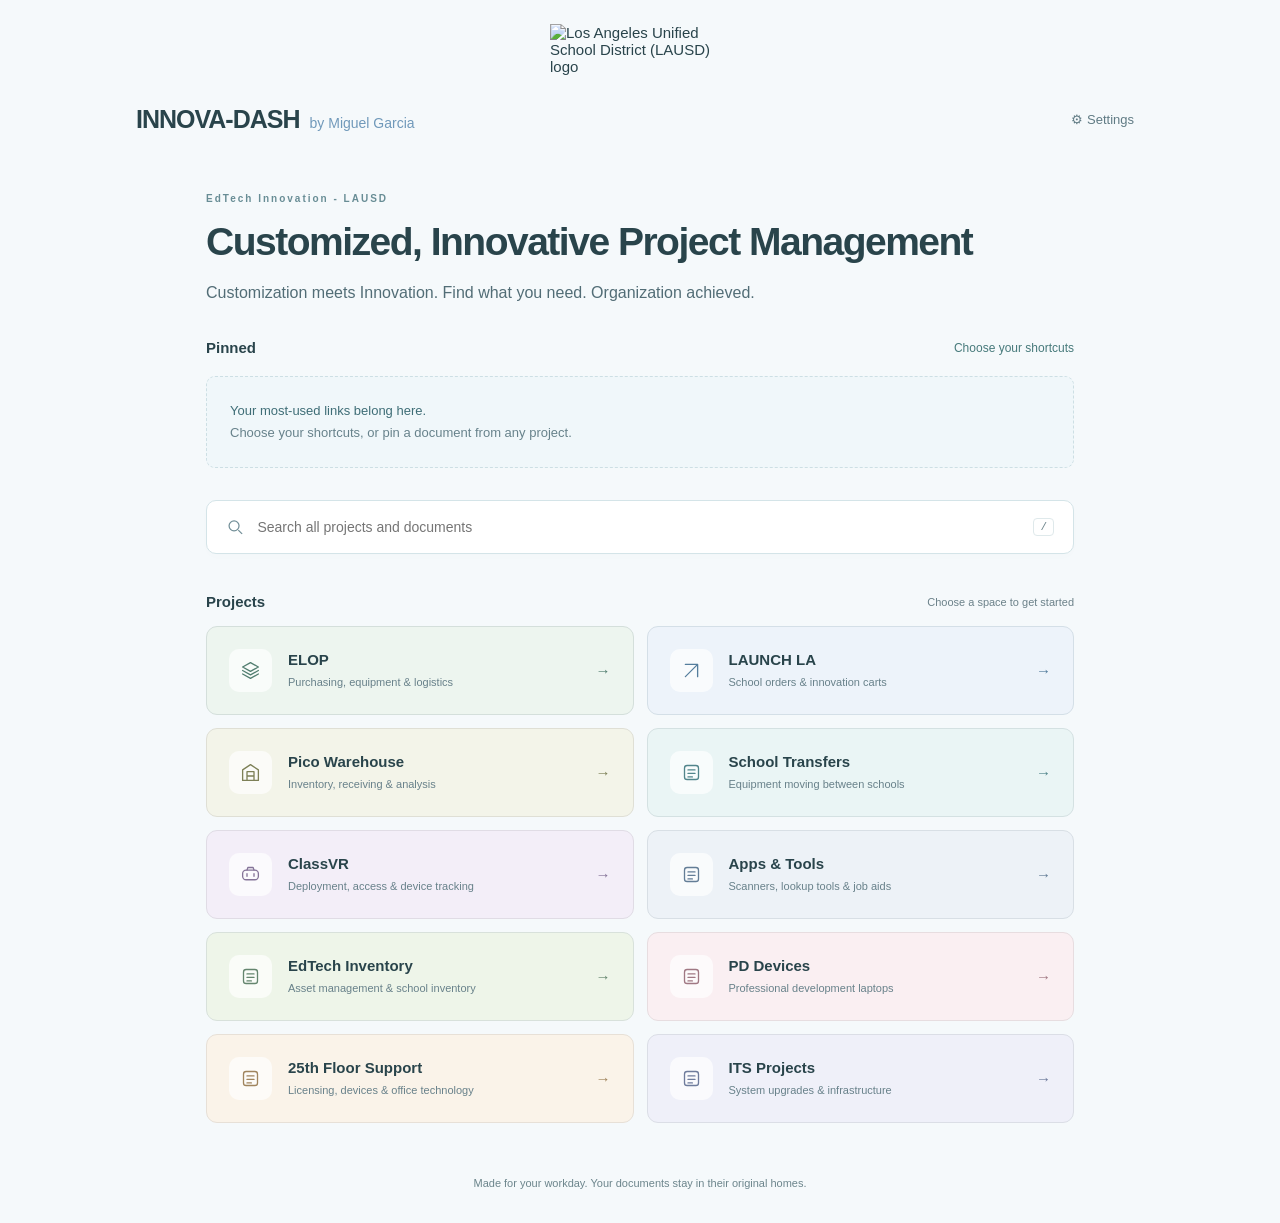
==== commit e7500f88: "Rename dashboard to INNOVA-DASH by Miguel Garcia" ====
--- a/index.html
+++ b/index.html
@@ -1,4 +1,4 @@
-<!doctype html><html lang="en"><head><meta charset="utf-8"><meta name="viewport" content="width=device-width, initial-scale=1"><meta name="theme-color" content="#356b65"><title>Innova-Dash (mag8389)</title><style>:root{--ink:#29444b;--muted:#667d83;--green:#356b65;--line:#dfe9eb;--paper:#f5f9fb}*{box-sizing:border-box}body{margin:0;background:var(--paper);color:var(--ink);font:15px -apple-system,BlinkMacSystemFont,'Segoe UI',sans-serif}button,input,select,textarea{font:inherit}button,a,input,summary,textarea,select{outline-offset:5px}button{cursor:pointer}button{color:inherit}a{color:inherit;text-decoration:none}button{border:0}header{max-width:1100px;margin:auto;padding:27px 46px;display:flex;align-items:center;justify-content:space-between}.brand{font-weight:750;font-size:25px;letter-spacing:-1px;background:none;padding:0}.brand span{color:#75a7a1}#settings{position:relative}summary{cursor:pointer;list-style:none}summary::-webkit-details-marker{display:none}#settings>summary{font-size:13px;color:#607b84;padding:10px}.settings-menu{position:absolute;right:0;top:43px;background:#fff;border:1px solid var(--line);border-radius:13px;padding:10px;width:250px;box-shadow:0 12px 35px #294d5b14;z-index:5}.settings-menu button{display:block;width:100%;text-align:left;background:none;border-radius:6px;padding:12px;font-size:13px}.settings-menu button:hover{background:#edf5f8}.settings-menu p{font-size:11px;line-height:1.7;color:var(--muted);padding:0 12px}main{max-width:928px;margin:29px auto 0;padding:0 30px}.intro{margin-bottom:30px}.eyebrow{font-size:10px;letter-spacing:2px;font-weight:650;color:#688d95;margin:0 0 15px}h1{font-size:39px;line-height:1.2;font-weight:650;letter-spacing:-1.5px;margin:0 0 13px}#subtitle{font-size:14px;color:var(--muted);margin:0;line-height:1.7}.search-wrap{display:flex;gap:13px;align-items:center;background:white;border:1px solid #d4e4e8;border-radius:10px;padding:0 19px;box-shadow:0 3px 10px #294d5b03;color:#718e97;margin-bottom:39px}.search-wrap:focus-within{outline:2px solid #7ba8b6}.search-wrap input{min-width:0;width:100%;border:0;outline:none;padding:18px 0;background:none;font-size:14px;color:var(--ink)}kbd{border:1px solid var(--line);border-radius:4px;padding:2px 6px;color:#6e858c;font-size:11px}section{margin-bottom:32px}.section-head{display:flex;justify-content:space-between;align-items:center;gap:12px;margin-bottom:16px}h2{font-size:15px;font-weight:650;margin:0}.section-head>span{color:#6b8189;font-size:11px}.text-button{background:none;color:#477a7b;font-size:12px;padding:5px 0}.text-button:hover{text-decoration:underline}#pins{display:grid;grid-template-columns:1fr 1fr;gap:10px}.pin-card{display:flex;align-items:center;background:#eaf3f5;border:1px solid #d5e6e8;border-radius:9px;min-height:61px}.pin-card a{flex:1;padding:20px;font-size:13px;font-weight:550;min-width:0;line-height:1.5}.pin-card a:hover{color:#376d78}.pin-card button{background:none;padding:17px;color:#648990}.pin-empty{grid-column:1/-1;border:1px dashed #cddfe4;border-radius:9px;padding:23px;background:#f0f7fa;color:#67828b;font-size:13px;line-height:1.7}.pin-empty strong{color:#3e6d76;font-weight:500}.project-grid{display:grid;grid-template-columns:1fr 1fr;gap:13px}.project-card{border:1px solid var(--line);border-radius:11px;padding:22px;display:flex;gap:16px;align-items:center;text-align:left;background:#fff;transition:box-shadow .15s,transform .15s}.project-card:hover{box-shadow:0 6px 17px #294d5b0a;transform:translateY(-1px)}.project-icon{width:43px;height:43px;flex-shrink:0;display:grid;place-items:center;border-radius:10px;background:var(--tint);color:var(--accent)}.project-icon svg{width:21px;height:21px}.project-card strong{display:block;font-size:15px;font-weight:600}.project-card small{display:block;margin-top:6px;color:#68818a;font-size:11px;line-height:1.5}.project-card .arrow{margin-left:auto;color:#72949d}.project-card:hover .arrow{color:var(--green)}#other-projects{margin-top:19px}#other-projects>summary{display:flex;align-items:center;color:#5f7c86;font-size:12px;padding:12px 0;gap:9px}#other-projects>summary:before{content:'+';font-size:17px}#other-projects[open]>summary:before{content:'−'}#other-projects>summary span{font-size:10px;background:#eaf1f5;border-radius:5px;padding:2px 5px;color:#65818b}#other-grid{margin-top:10px}.back{background:none;color:#65858d;font-size:12px;padding:0;margin-bottom:25px}.group{margin-bottom:27px}.group h3{font-size:10px;letter-spacing:1.6px;font-weight:650;color:#60828b;margin:0 0 10px}.resource{border-bottom:1px solid var(--line)}.resource:first-of-type{border-top:1px solid var(--line)}.resource-top{display:flex;align-items:center;gap:10px;min-height:63px}.resource-link{flex:1;display:flex;align-items:center;justify-content:space-between;gap:15px;padding:18px 0;font-size:14px;line-height:1.6;min-width:0}.resource-link:hover .link-label{color:#3b7884;text-decoration:underline}.external{flex-shrink:0;color:#6c929f;font-size:18px}.resource-menu{position:relative}.resource-menu summary{width:36px;height:36px;display:grid;place-items:center;font-size:20px;color:#6e8d97;border-radius:7px}.resource-menu summary:hover{background:#eaf3f7}.resource-menu[open] summary{background:#eaf3f7;color:#356b65}.resource-details{padding:3px 0 21px;font-size:12px;color:#617e89;line-height:1.7}.detail-actions{display:flex;gap:15px;align-items:center;margin-bottom:14px}.pin-toggle{border:1px solid #c9dfe2;background:#eaf3f5;border-radius:6px;padding:6px 12px;color:#3e746f;font-size:12px}.resource-details p{margin:8px 0}.related button{border:0;background:#edf4f8;padding:3px 8px;margin:3px 5px 0 0;border-radius:4px;color:#537b86;font-size:11px}.note-label{display:block;margin:12px 0 5px;color:#597e88;font-size:12px}.resource-details textarea{display:block;width:100%;border:1px solid #d1e2e7;border-radius:7px;padding:11px;background:white;resize:vertical;color:var(--ink);font-size:13px}.autosave{font-size:10px;color:#68828b}.review-flag{background:#fbf3e4;color:#9a7a36;padding:10px;border-radius:7px}.result-context{display:block;font-size:10px;font-weight:400;color:#929f90;margin-top:3px}.empty{text-align:center;color:#66828c;padding:40px 20px;border:1px dashed #d2e3e8;border-radius:10px;line-height:1.8;font-size:13px}.empty strong{color:#45717e;display:block}footer{font-size:11px;color:#6c858c;text-align:center;padding:20px 0 30px;line-height:1.6}dialog{border:1px solid #d4e4e9;border-radius:14px;padding:27px;width:500px;max-width:calc(100% - 24px);color:var(--ink);box-shadow:0 20px 80px #102a3033}dialog::backdrop{background:#294b5955;backdrop-filter:blur(3px)}.dialog-top{display:flex;justify-content:space-between;align-items:center;margin-bottom:22px}.dialog-top h2{font-size:22px}.dialog-top button{background:none;font-size:25px;color:#69858c}form>label{display:block;font-size:12px;color:#5e7b85;margin:14px 0}form input:not([type=checkbox]),form textarea,form select{display:block;width:100%;border:1px solid #d5e3e9;border-radius:6px;padding:10px;margin-top:7px}fieldset{border:1px solid #dbe7ec;border-radius:7px;margin:15px 0;padding:12px}legend{font-size:12px;color:#5e7b85}#project-options{display:grid;grid-template-columns:1fr 1fr;gap:9px;font-size:11px}#project-options label{display:flex;align-items:center;gap:7px}input[type=checkbox]{accent-color:#356b65}#form-error{color:#ab553c;font-size:12px;margin-bottom:12px}.primary{background:var(--green);border-radius:7px;color:white;padding:12px 18px;font-size:13px}#toast{position:fixed;bottom:25px;left:50%;transform:translateX(-50%);background:#345f69;color:white;border-radius:8px;padding:13px 24px;font-size:12px;max-width:calc(100% - 30px);z-index:10;line-height:1.5}[hidden]{display:none!important}@media(max-width:600px){header{padding:22px 22px}.brand{font-size:22px}main{padding:0 22px;margin-top:18px}h1{font-size:30px;letter-spacing:-1px}.eyebrow{font-size:9px}#subtitle{font-size:13px}.search-wrap{padding:0 14px;margin-bottom:30px}.search-wrap input{font-size:13px;padding:17px 0}.search-wrap kbd{display:none}.project-grid,#pins{grid-template-columns:1fr}.project-card{padding:19px}.section-head>span{display:none}.section-head{margin-bottom:13px}.pin-card a{padding:17px}.pin-empty{padding:18px;font-size:12px}.resource-link{font-size:13px}.resource-top{min-height:66px}footer{font-size:10px}.settings-menu{width:230px}.intro{margin-bottom:25px}.resource-menu summary{width:42px;height:42px}}
+<!doctype html><html lang="en"><head><meta charset="utf-8"><meta name="viewport" content="width=device-width, initial-scale=1"><meta name="theme-color" content="#356b65"><title>INNOVA-DASH by Miguel Garcia</title><style>:root{--ink:#29444b;--muted:#667d83;--green:#356b65;--line:#dfe9eb;--paper:#f5f9fb}*{box-sizing:border-box}body{margin:0;background:var(--paper);color:var(--ink);font:15px -apple-system,BlinkMacSystemFont,'Segoe UI',sans-serif}button,input,select,textarea{font:inherit}button,a,input,summary,textarea,select{outline-offset:5px}button{cursor:pointer}button{color:inherit}a{color:inherit;text-decoration:none}button{border:0}header{max-width:1100px;margin:auto;padding:27px 46px;display:flex;align-items:center;justify-content:space-between}.brand{font-weight:750;font-size:25px;letter-spacing:-1px;background:none;padding:0}.brand span{color:#75a7a1}#settings{position:relative}summary{cursor:pointer;list-style:none}summary::-webkit-details-marker{display:none}#settings>summary{font-size:13px;color:#607b84;padding:10px}.settings-menu{position:absolute;right:0;top:43px;background:#fff;border:1px solid var(--line);border-radius:13px;padding:10px;width:250px;box-shadow:0 12px 35px #294d5b14;z-index:5}.settings-menu button{display:block;width:100%;text-align:left;background:none;border-radius:6px;padding:12px;font-size:13px}.settings-menu button:hover{background:#edf5f8}.settings-menu p{font-size:11px;line-height:1.7;color:var(--muted);padding:0 12px}main{max-width:928px;margin:29px auto 0;padding:0 30px}.intro{margin-bottom:30px}.eyebrow{font-size:10px;letter-spacing:2px;font-weight:650;color:#688d95;margin:0 0 15px}h1{font-size:39px;line-height:1.2;font-weight:650;letter-spacing:-1.5px;margin:0 0 13px}#subtitle{font-size:14px;color:var(--muted);margin:0;line-height:1.7}.search-wrap{display:flex;gap:13px;align-items:center;background:white;border:1px solid #d4e4e8;border-radius:10px;padding:0 19px;box-shadow:0 3px 10px #294d5b03;color:#718e97;margin-bottom:39px}.search-wrap:focus-within{outline:2px solid #7ba8b6}.search-wrap input{min-width:0;width:100%;border:0;outline:none;padding:18px 0;background:none;font-size:14px;color:var(--ink)}kbd{border:1px solid var(--line);border-radius:4px;padding:2px 6px;color:#6e858c;font-size:11px}section{margin-bottom:32px}.section-head{display:flex;justify-content:space-between;align-items:center;gap:12px;margin-bottom:16px}h2{font-size:15px;font-weight:650;margin:0}.section-head>span{color:#6b8189;font-size:11px}.text-button{background:none;color:#477a7b;font-size:12px;padding:5px 0}.text-button:hover{text-decoration:underline}#pins{display:grid;grid-template-columns:1fr 1fr;gap:10px}.pin-card{display:flex;align-items:center;background:#eaf3f5;border:1px solid #d5e6e8;border-radius:9px;min-height:61px}.pin-card a{flex:1;padding:20px;font-size:13px;font-weight:550;min-width:0;line-height:1.5}.pin-card a:hover{color:#376d78}.pin-card button{background:none;padding:17px;color:#648990}.pin-empty{grid-column:1/-1;border:1px dashed #cddfe4;border-radius:9px;padding:23px;background:#f0f7fa;color:#67828b;font-size:13px;line-height:1.7}.pin-empty strong{color:#3e6d76;font-weight:500}.project-grid{display:grid;grid-template-columns:1fr 1fr;gap:13px}.project-card{border:1px solid var(--line);border-radius:11px;padding:22px;display:flex;gap:16px;align-items:center;text-align:left;background:#fff;transition:box-shadow .15s,transform .15s}.project-card:hover{box-shadow:0 6px 17px #294d5b0a;transform:translateY(-1px)}.project-icon{width:43px;height:43px;flex-shrink:0;display:grid;place-items:center;border-radius:10px;background:var(--tint);color:var(--accent)}.project-icon svg{width:21px;height:21px}.project-card strong{display:block;font-size:15px;font-weight:600}.project-card small{display:block;margin-top:6px;color:#68818a;font-size:11px;line-height:1.5}.project-card .arrow{margin-left:auto;color:#72949d}.project-card:hover .arrow{color:var(--green)}#other-projects{margin-top:19px}#other-projects>summary{display:flex;align-items:center;color:#5f7c86;font-size:12px;padding:12px 0;gap:9px}#other-projects>summary:before{content:'+';font-size:17px}#other-projects[open]>summary:before{content:'−'}#other-projects>summary span{font-size:10px;background:#eaf1f5;border-radius:5px;padding:2px 5px;color:#65818b}#other-grid{margin-top:10px}.back{background:none;color:#65858d;font-size:12px;padding:0;margin-bottom:25px}.group{margin-bottom:27px}.group h3{font-size:10px;letter-spacing:1.6px;font-weight:650;color:#60828b;margin:0 0 10px}.resource{border-bottom:1px solid var(--line)}.resource:first-of-type{border-top:1px solid var(--line)}.resource-top{display:flex;align-items:center;gap:10px;min-height:63px}.resource-link{flex:1;display:flex;align-items:center;justify-content:space-between;gap:15px;padding:18px 0;font-size:14px;line-height:1.6;min-width:0}.resource-link:hover .link-label{color:#3b7884;text-decoration:underline}.external{flex-shrink:0;color:#6c929f;font-size:18px}.resource-menu{position:relative}.resource-menu summary{width:36px;height:36px;display:grid;place-items:center;font-size:20px;color:#6e8d97;border-radius:7px}.resource-menu summary:hover{background:#eaf3f7}.resource-menu[open] summary{background:#eaf3f7;color:#356b65}.resource-details{padding:3px 0 21px;font-size:12px;color:#617e89;line-height:1.7}.detail-actions{display:flex;gap:15px;align-items:center;margin-bottom:14px}.pin-toggle{border:1px solid #c9dfe2;background:#eaf3f5;border-radius:6px;padding:6px 12px;color:#3e746f;font-size:12px}.resource-details p{margin:8px 0}.related button{border:0;background:#edf4f8;padding:3px 8px;margin:3px 5px 0 0;border-radius:4px;color:#537b86;font-size:11px}.note-label{display:block;margin:12px 0 5px;color:#597e88;font-size:12px}.resource-details textarea{display:block;width:100%;border:1px solid #d1e2e7;border-radius:7px;padding:11px;background:white;resize:vertical;color:var(--ink);font-size:13px}.autosave{font-size:10px;color:#68828b}.review-flag{background:#fbf3e4;color:#9a7a36;padding:10px;border-radius:7px}.result-context{display:block;font-size:10px;font-weight:400;color:#929f90;margin-top:3px}.empty{text-align:center;color:#66828c;padding:40px 20px;border:1px dashed #d2e3e8;border-radius:10px;line-height:1.8;font-size:13px}.empty strong{color:#45717e;display:block}footer{font-size:11px;color:#6c858c;text-align:center;padding:20px 0 30px;line-height:1.6}dialog{border:1px solid #d4e4e9;border-radius:14px;padding:27px;width:500px;max-width:calc(100% - 24px);color:var(--ink);box-shadow:0 20px 80px #102a3033}dialog::backdrop{background:#294b5955;backdrop-filter:blur(3px)}.dialog-top{display:flex;justify-content:space-between;align-items:center;margin-bottom:22px}.dialog-top h2{font-size:22px}.dialog-top button{background:none;font-size:25px;color:#69858c}form>label{display:block;font-size:12px;color:#5e7b85;margin:14px 0}form input:not([type=checkbox]),form textarea,form select{display:block;width:100%;border:1px solid #d5e3e9;border-radius:6px;padding:10px;margin-top:7px}fieldset{border:1px solid #dbe7ec;border-radius:7px;margin:15px 0;padding:12px}legend{font-size:12px;color:#5e7b85}#project-options{display:grid;grid-template-columns:1fr 1fr;gap:9px;font-size:11px}#project-options label{display:flex;align-items:center;gap:7px}input[type=checkbox]{accent-color:#356b65}#form-error{color:#ab553c;font-size:12px;margin-bottom:12px}.primary{background:var(--green);border-radius:7px;color:white;padding:12px 18px;font-size:13px}#toast{position:fixed;bottom:25px;left:50%;transform:translateX(-50%);background:#345f69;color:white;border-radius:8px;padding:13px 24px;font-size:12px;max-width:calc(100% - 30px);z-index:10;line-height:1.5}[hidden]{display:none!important}@media(max-width:600px){header{padding:22px 22px}.brand{font-size:22px}main{padding:0 22px;margin-top:18px}h1{font-size:30px;letter-spacing:-1px}.eyebrow{font-size:9px}#subtitle{font-size:13px}.search-wrap{padding:0 14px;margin-bottom:30px}.search-wrap input{font-size:13px;padding:17px 0}.search-wrap kbd{display:none}.project-grid,#pins{grid-template-columns:1fr}.project-card{padding:19px}.section-head>span{display:none}.section-head{margin-bottom:13px}.pin-card a{padding:17px}.pin-empty{padding:18px;font-size:12px}.resource-link{font-size:13px}.resource-top{min-height:66px}footer{font-size:10px}.settings-menu{width:230px}.intro{margin-bottom:25px}.resource-menu summary{width:42px;height:42px}}
 
 /* Muted coastal palette: white surfaces, sea-green actions, blue details. */
 .project-card{background:#ffffff}.project-card:hover{border-color:#b9d4dd}.pin-card:nth-child(even){background:#eef5fa;border-color:#d8e5f0}.pin-card:nth-child(even) a:hover{color:#486f8c}.search-wrap{background:#ffffff}.brand span{color:#7099ba}::selection{background:#d4e9ec;color:#29444b}button:focus-visible,a:focus-visible,summary:focus-visible{outline:2px solid #6499ad}
@@ -53,8 +53,10 @@
 body[data-project]:not([data-project=""]) .section-content{border-left-color:color-mix(in srgb,var(--project-accent) 35%,white)}
 body[data-project]:not([data-project=""]) .resource{border-color:color-mix(in srgb,var(--project-accent) 25%,white)}
 body[data-project]:not([data-project=""]) .resource:hover{border-color:var(--project-accent);background:white}
-</style></head><body><div class="district-brand"><img src="https://3.files.edl.io/a8d9/25/06/10/223312-59c6e0c9-d937-40a9-90d3-eb02e9faaee3.png" alt="Los Angeles Unified School District (LAUSD) logo" width="180" fetchpriority="high"></div><header><button class="brand" id="home">Innova-Dash <span>(mag8389)</span></button><details id="settings"><summary aria-label="Settings">⚙ <span>Settings</span></summary><div class="settings-menu"><button id="add">Add a resource</button><button id="review">Review duplicate links</button><button id="export">Export backup</button><button id="import">Import backup</button><p>Pins and notes stay in this browser. Export a backup to move them.</p></div></details><input id="import-file" type="file" accept="application/json" hidden></header>
-<main><button id="back" class="back" hidden>← Innova-Dash (mag8389)</button><div class="intro"><p class="eyebrow" id="eyebrow">EdTech Innovation - LAUSD</p><h1 id="title">Customized, Innovative Project Management</h1><p id="subtitle">Customization meets Innovation. Find what you need. Organization achieved.</p></div><div id="home-pins"><section class="pinned-section"><div class="section-head"><h2>Pinned</h2><button id="choose-pins" class="text-button">Choose your shortcuts</button></div><div id="pins"></div></section></div><div class="search-wrap"><svg width="20" height="20" viewBox="0 0 24 24" fill="none" stroke="currentColor" stroke-width="1.6" aria-hidden="true"><circle cx="10.5" cy="10.5" r="6.5"/><path d="m16 16 5 5"/></svg><input id="search" type="search" placeholder="Search all projects and documents" aria-label="Search all projects and documents"><kbd>/</kbd></div><div id="home-content"><section><div class="section-head"><h2>Projects</h2><span>Choose a space to get started</span></div><div id="main-projects" class="project-grid"></div></section></div><section id="results" hidden><div class="section-head"><h2 id="results-heading">Documents</h2><button id="clear-search" class="text-button" hidden>Clear search</button></div><div id="resource-list"></div></section><footer>Made for your workday. Your documents stay in their original homes.</footer></main>
+
+.brand{display:flex;align-items:baseline;flex-wrap:wrap;gap:6px 10px;text-align:left}.brand span{font-size:14px;font-weight:500;letter-spacing:0}@media(max-width:600px){.brand{max-width:240px;font-size:21px}.brand span{font-size:12px}}
+</style></head><body><div class="district-brand"><img src="https://3.files.edl.io/a8d9/25/06/10/223312-59c6e0c9-d937-40a9-90d3-eb02e9faaee3.png" alt="Los Angeles Unified School District (LAUSD) logo" width="180" fetchpriority="high"></div><header><button class="brand" id="home">INNOVA-DASH <span>by Miguel Garcia</span></button><details id="settings"><summary aria-label="Settings">⚙ <span>Settings</span></summary><div class="settings-menu"><button id="add">Add a resource</button><button id="review">Review duplicate links</button><button id="export">Export backup</button><button id="import">Import backup</button><p>Pins and notes stay in this browser. Export a backup to move them.</p></div></details><input id="import-file" type="file" accept="application/json" hidden></header>
+<main><button id="back" class="back" hidden>← INNOVA-DASH by Miguel Garcia</button><div class="intro"><p class="eyebrow" id="eyebrow">EdTech Innovation - LAUSD</p><h1 id="title">Customized, Innovative Project Management</h1><p id="subtitle">Customization meets Innovation. Find what you need. Organization achieved.</p></div><div id="home-pins"><section class="pinned-section"><div class="section-head"><h2>Pinned</h2><button id="choose-pins" class="text-button">Choose your shortcuts</button></div><div id="pins"></div></section></div><div class="search-wrap"><svg width="20" height="20" viewBox="0 0 24 24" fill="none" stroke="currentColor" stroke-width="1.6" aria-hidden="true"><circle cx="10.5" cy="10.5" r="6.5"/><path d="m16 16 5 5"/></svg><input id="search" type="search" placeholder="Search all projects and documents" aria-label="Search all projects and documents"><kbd>/</kbd></div><div id="home-content"><section><div class="section-head"><h2>Projects</h2><span>Choose a space to get started</span></div><div id="main-projects" class="project-grid"></div></section></div><section id="results" hidden><div class="section-head"><h2 id="results-heading">Documents</h2><button id="clear-search" class="text-button" hidden>Clear search</button></div><div id="resource-list"></div></section><footer>Made for your workday. Your documents stay in their original homes.</footer></main>
 <dialog id="resource-dialog"><form id="resource-form"><div class="dialog-top"><h2>Add a resource</h2><button type="button" id="close-dialog" aria-label="Close">×</button></div><label>Name<input name="title" required maxlength="180" placeholder="School deployment tracker"></label><label>Link<input name="url" type="url" required placeholder="https://…"></label><label>Resource type<select name="category"><option>Reference</option><option>Inventory</option><option>Devices</option><option>Web app</option><option>Folder</option><option>Deployment</option><option>Forms & responses</option><option>Orders</option><option>Analysis</option><option>Purchasing</option><option>Licensing</option><option>Transfers</option><option>Operations</option><option>Dashboard</option><option>Download</option></select></label><fieldset><legend>Projects · choose one or more</legend><div id="project-options"></div></fieldset><label>Note<textarea name="note" rows="2"></textarea></label><p id="form-error" role="alert"></p><button class="primary" type="submit">Add resource</button></form></dialog><div id="toast" role="status"></div><section id="preview-box" class="preview-box" role="region" aria-label="Resource preview" hidden></section><script>const projects = [
 {id:'elop',name:'ELOP',subtitle:'Purchasing, equipment & logistics',color:'#527e70',tint:'#edf5ef',icon:'◈'},
 {id:'launch',name:'LAUNCH LA',subtitle:'School orders & innovation carts',color:'#547d9d',tint:'#edf3fa',icon:'↗'},
@@ -183,7 +185,7 @@
  $('#resource-list').querySelectorAll('textarea').forEach(t=>t.oninput=()=>{state.notes[t.dataset.id]=t.value;save();});
  }
  bindPreviews();
- document.querySelectorAll('[data-project]').forEach(b=>b.onclick=()=>go(b.dataset.project));
+ document.querySelectorAll('button[data-project]').forEach(b=>b.onclick=()=>go(b.dataset.project));
 }
 function togglePin(id){state.favorites=state.favorites.includes(id)?state.favorites.filter(x=>x!==id):[...state.favorites,id];save();renderPins();}
 function renderPins(){const pins=state.favorites.map(id=>all().find(r=>r.id===id)).filter(Boolean);$('#pins').innerHTML=pins.length?pins.map(r=>`<div class="pin-card" data-pin-resource="${esc(r.id)}"><a href="${esc(r.url)}" target="_blank" rel="noopener noreferrer">${esc(r.title)}</a><button data-unpin="${esc(r.id)}" aria-label="Unpin ${esc(r.title)}">×</button><button class="preview-button" data-preview="${esc(r.id)}" aria-label="Preview ${esc(r.title)}" aria-controls="preview-box">Preview</button></div>`).join(''):'<div class="pin-empty"><strong>Your most-used links belong here.</strong><br>Choose your shortcuts, or pin a document from any project.</div>';$('#pins').querySelectorAll('[data-unpin]').forEach(b=>b.onclick=()=>togglePin(b.dataset.unpin));bindPreviews();}
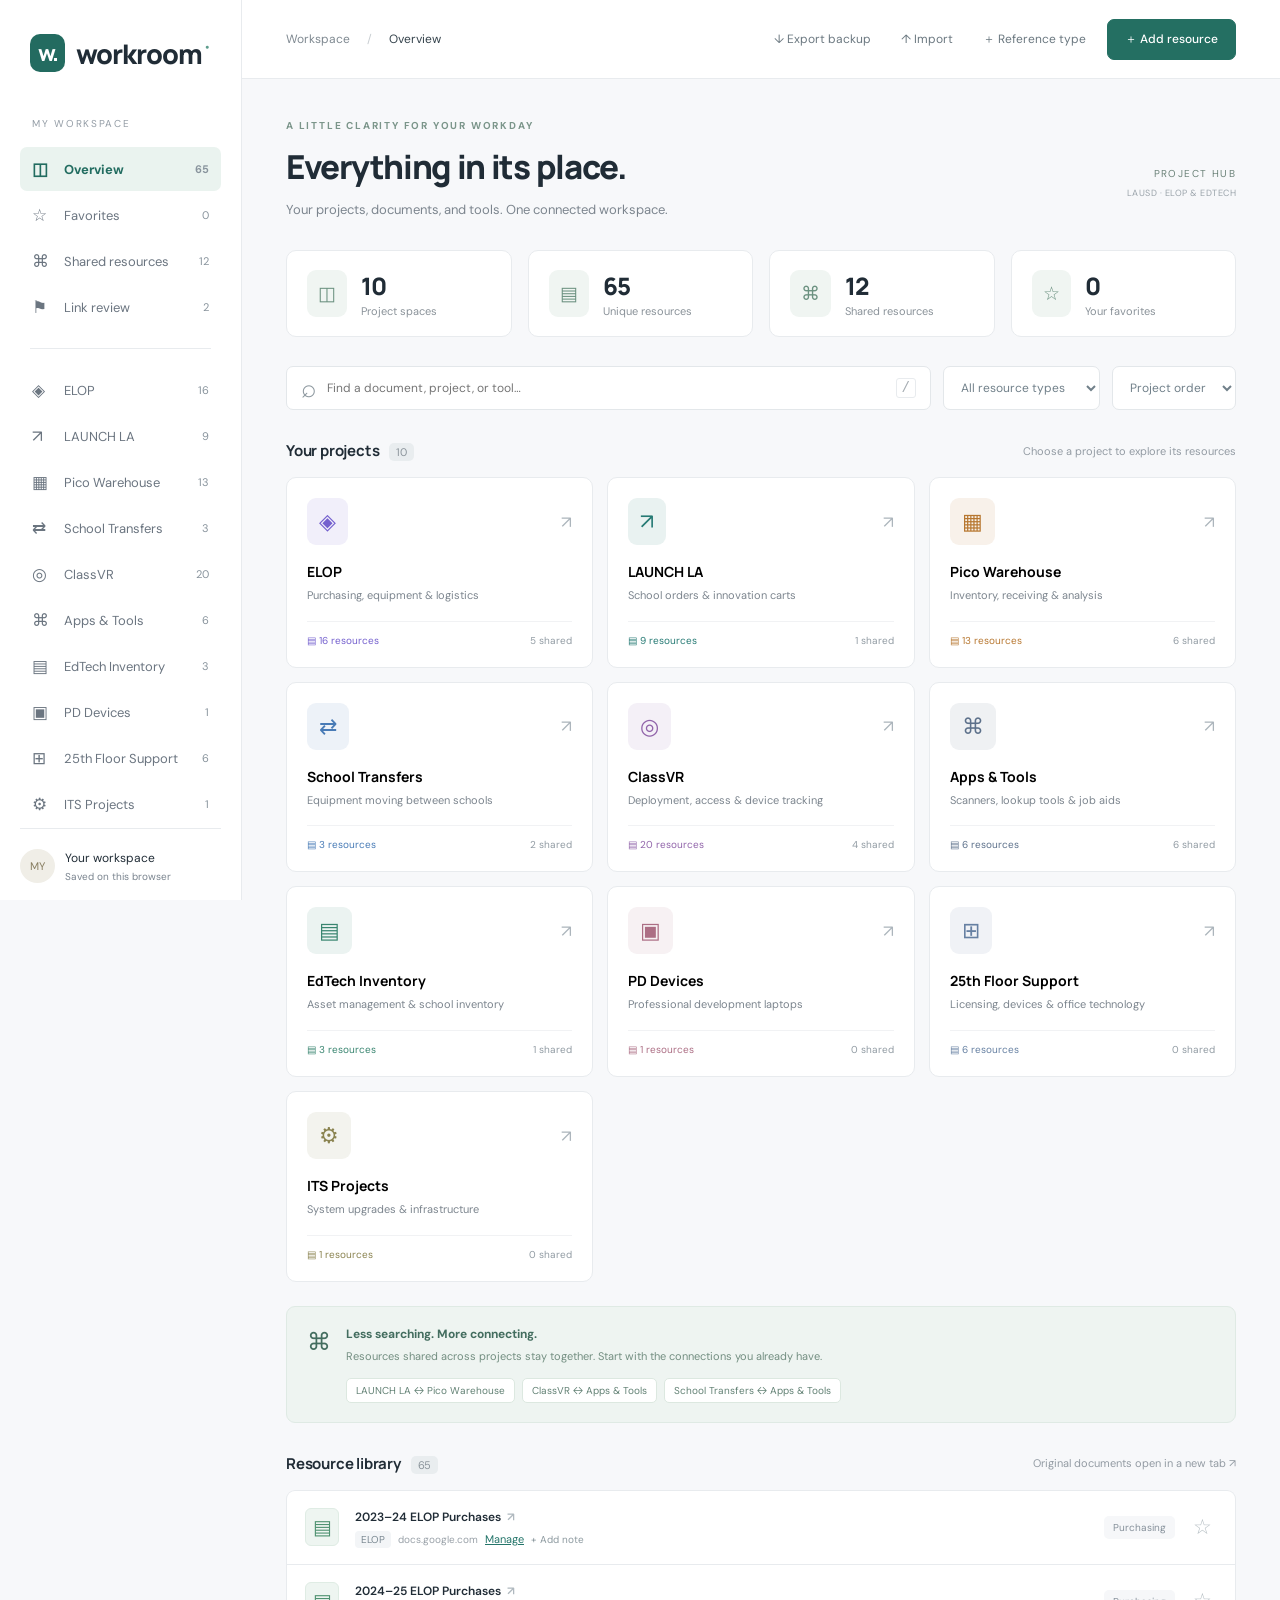
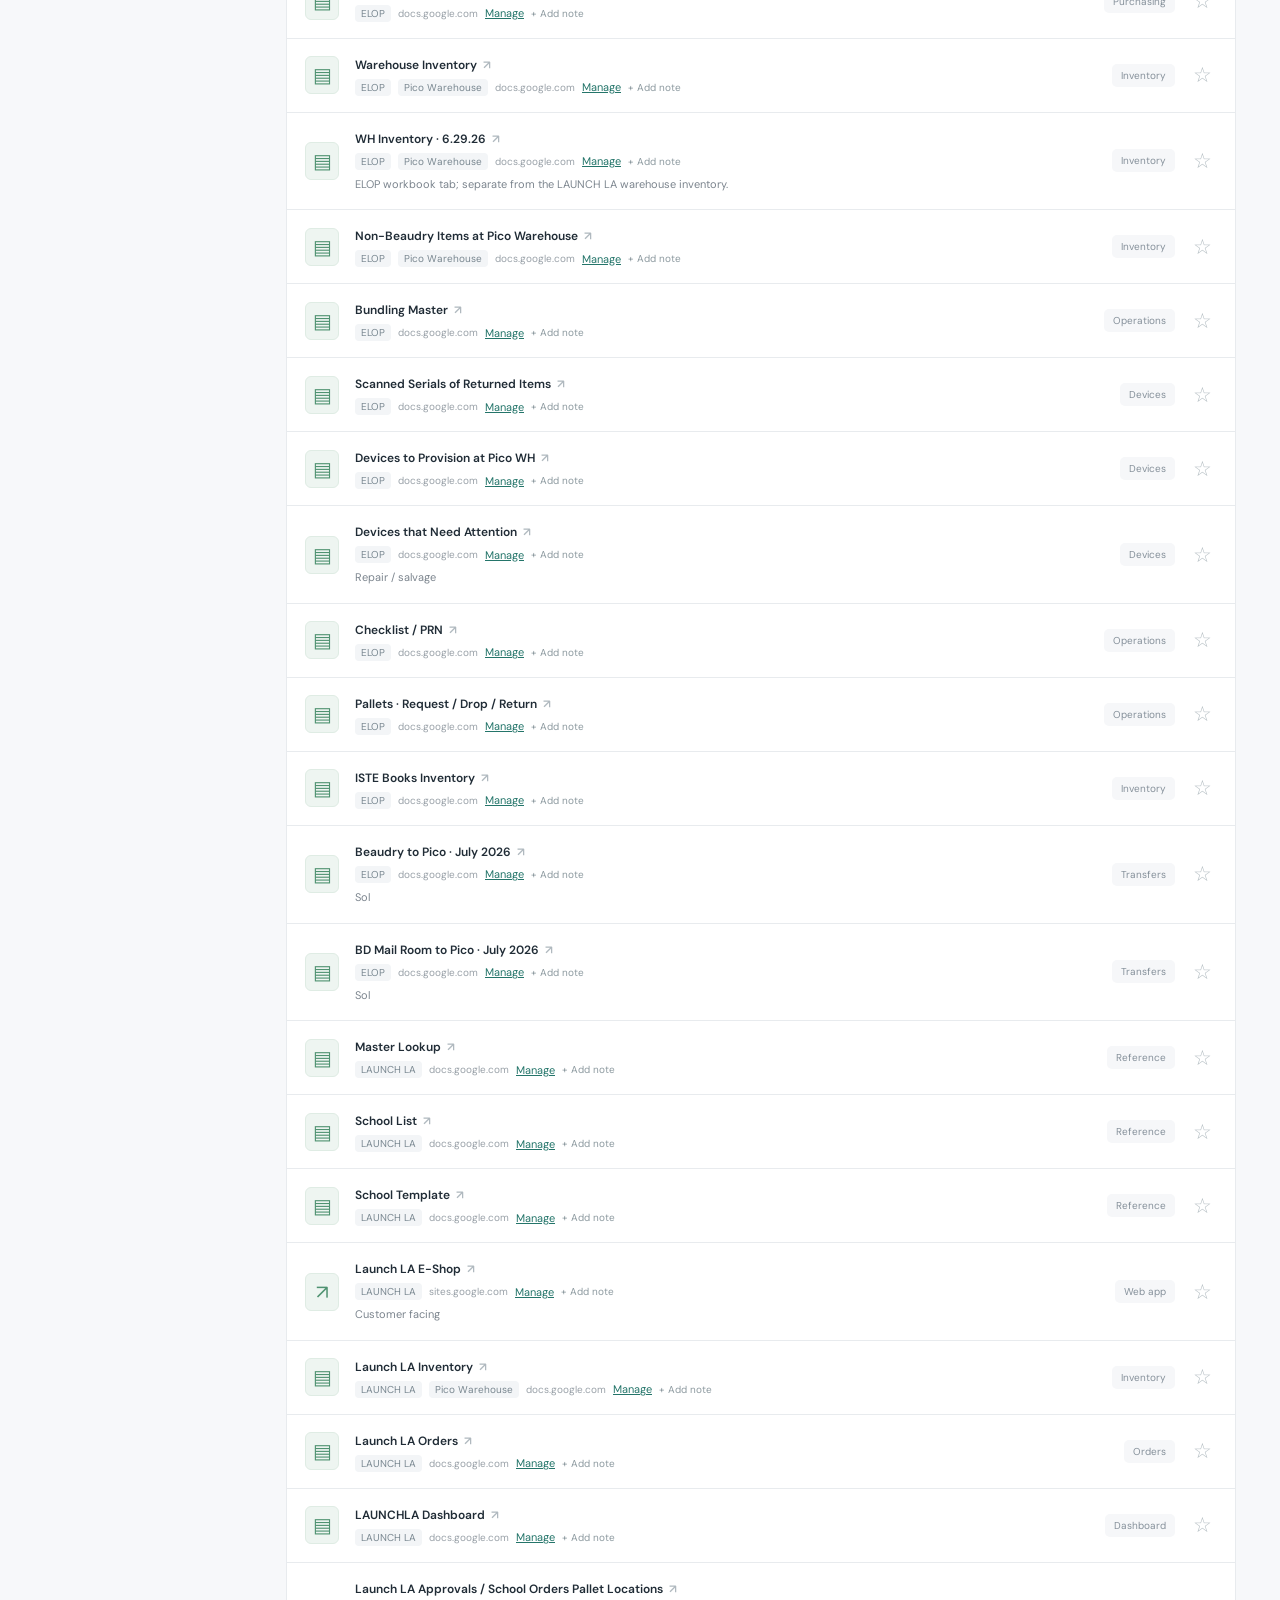
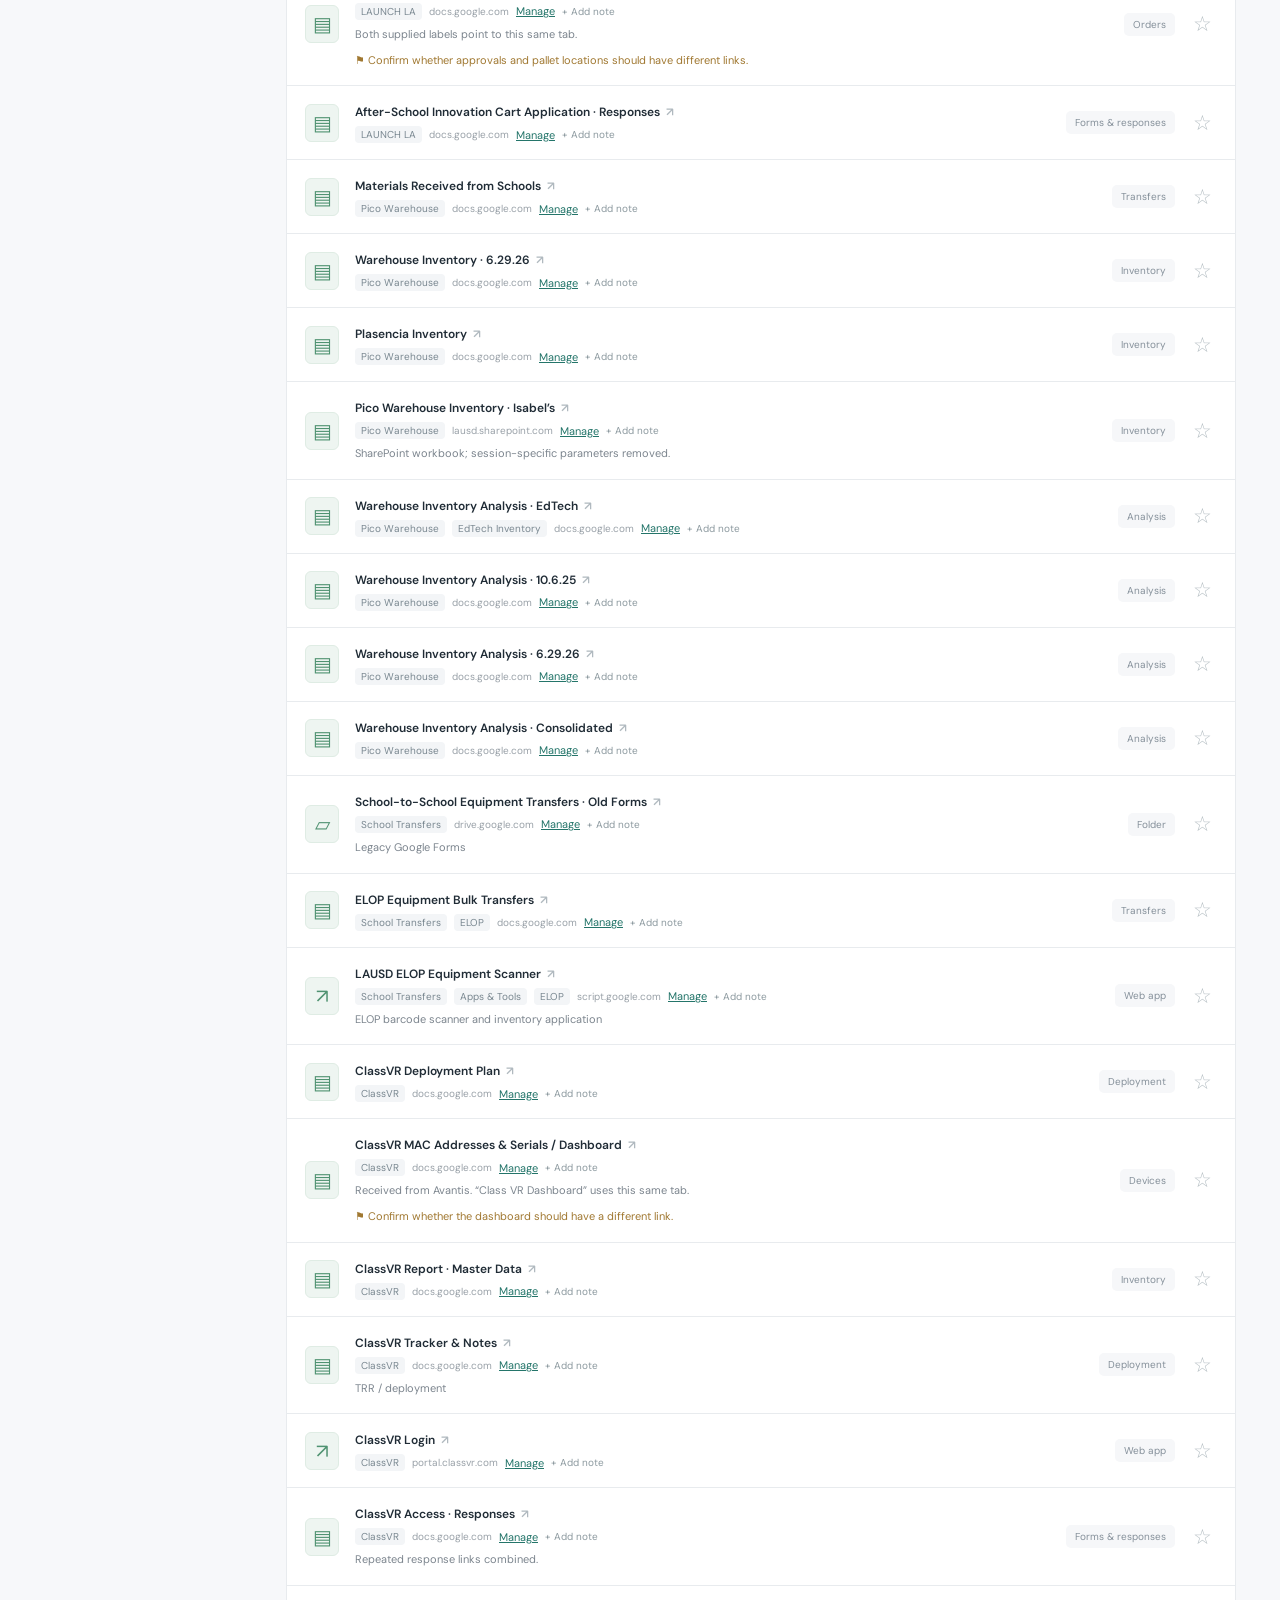
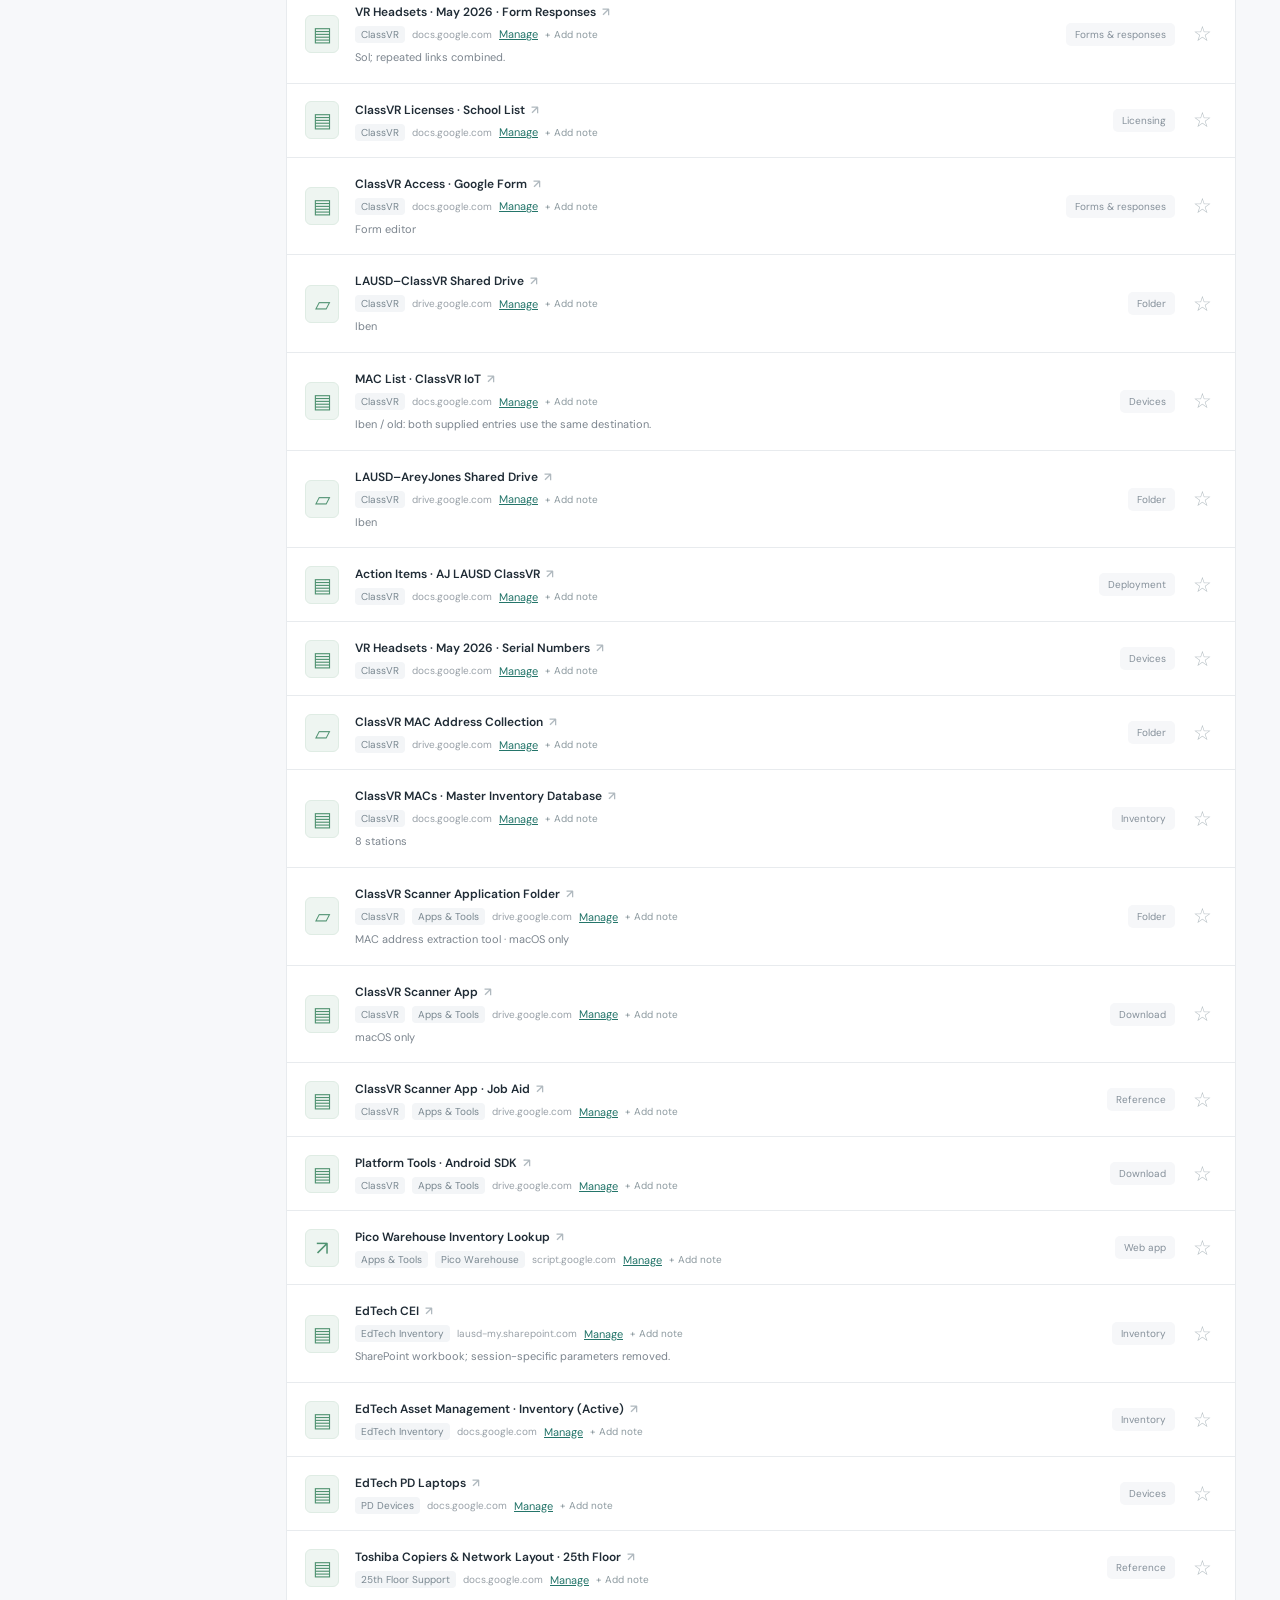
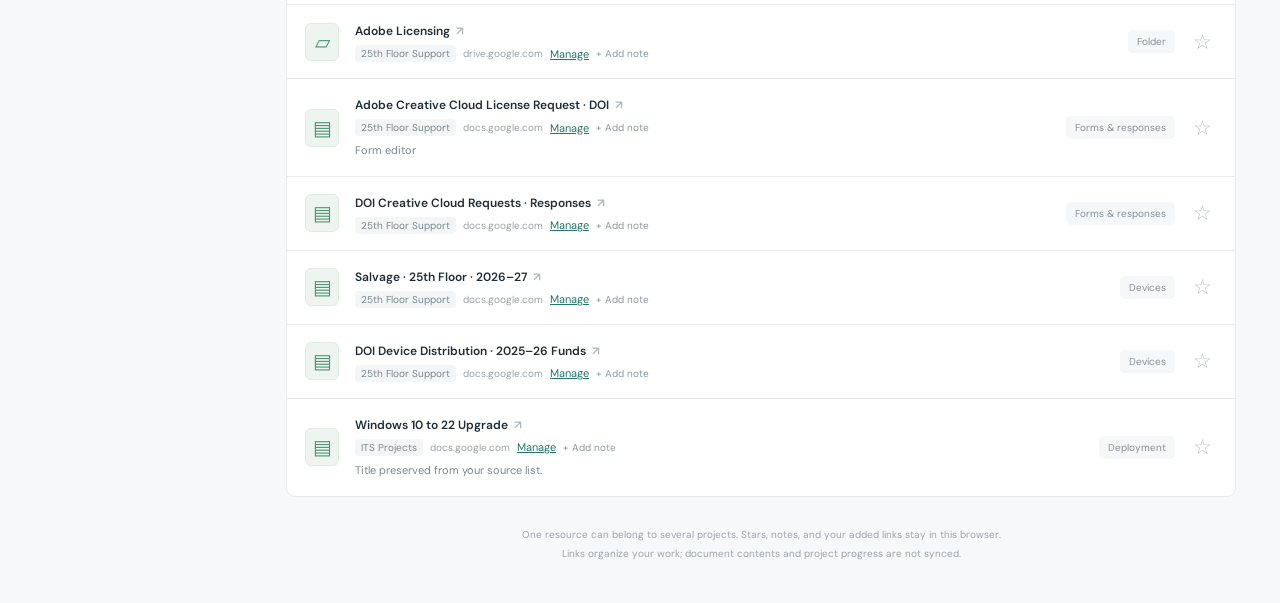
==== commit 34a50f1c: "Add resource management and persistent reference types" ====
--- a/index.html
+++ b/index.html
@@ -1,243 +1,4 @@
-<!doctype html><html lang="en"><head><meta charset="utf-8"><meta name="viewport" content="width=device-width, initial-scale=1"><meta name="theme-color" content="#356b65"><title>INNOVA-DASH by Miguel Garcia</title><style>:root{--ink:#29444b;--muted:#667d83;--green:#356b65;--line:#dfe9eb;--paper:#f5f9fb}*{box-sizing:border-box}body{margin:0;background:var(--paper);color:var(--ink);font:15px -apple-system,BlinkMacSystemFont,'Segoe UI',sans-serif}button,input,select,textarea{font:inherit}button,a,input,summary,textarea,select{outline-offset:5px}button{cursor:pointer}button{color:inherit}a{color:inherit;text-decoration:none}button{border:0}header{max-width:1100px;margin:auto;padding:27px 46px;display:flex;align-items:center;justify-content:space-between}.brand{font-weight:750;font-size:25px;letter-spacing:-1px;background:none;padding:0}.brand span{color:#75a7a1}#settings{position:relative}summary{cursor:pointer;list-style:none}summary::-webkit-details-marker{display:none}#settings>summary{font-size:13px;color:#607b84;padding:10px}.settings-menu{position:absolute;right:0;top:43px;background:#fff;border:1px solid var(--line);border-radius:13px;padding:10px;width:250px;box-shadow:0 12px 35px #294d5b14;z-index:5}.settings-menu button{display:block;width:100%;text-align:left;background:none;border-radius:6px;padding:12px;font-size:13px}.settings-menu button:hover{background:#edf5f8}.settings-menu p{font-size:11px;line-height:1.7;color:var(--muted);padding:0 12px}main{max-width:928px;margin:29px auto 0;padding:0 30px}.intro{margin-bottom:30px}.eyebrow{font-size:10px;letter-spacing:2px;font-weight:650;color:#688d95;margin:0 0 15px}h1{font-size:39px;line-height:1.2;font-weight:650;letter-spacing:-1.5px;margin:0 0 13px}#subtitle{font-size:14px;color:var(--muted);margin:0;line-height:1.7}.search-wrap{display:flex;gap:13px;align-items:center;background:white;border:1px solid #d4e4e8;border-radius:10px;padding:0 19px;box-shadow:0 3px 10px #294d5b03;color:#718e97;margin-bottom:39px}.search-wrap:focus-within{outline:2px solid #7ba8b6}.search-wrap input{min-width:0;width:100%;border:0;outline:none;padding:18px 0;background:none;font-size:14px;color:var(--ink)}kbd{border:1px solid var(--line);border-radius:4px;padding:2px 6px;color:#6e858c;font-size:11px}section{margin-bottom:32px}.section-head{display:flex;justify-content:space-between;align-items:center;gap:12px;margin-bottom:16px}h2{font-size:15px;font-weight:650;margin:0}.section-head>span{color:#6b8189;font-size:11px}.text-button{background:none;color:#477a7b;font-size:12px;padding:5px 0}.text-button:hover{text-decoration:underline}#pins{display:grid;grid-template-columns:1fr 1fr;gap:10px}.pin-card{display:flex;align-items:center;background:#eaf3f5;border:1px solid #d5e6e8;border-radius:9px;min-height:61px}.pin-card a{flex:1;padding:20px;font-size:13px;font-weight:550;min-width:0;line-height:1.5}.pin-card a:hover{color:#376d78}.pin-card button{background:none;padding:17px;color:#648990}.pin-empty{grid-column:1/-1;border:1px dashed #cddfe4;border-radius:9px;padding:23px;background:#f0f7fa;color:#67828b;font-size:13px;line-height:1.7}.pin-empty strong{color:#3e6d76;font-weight:500}.project-grid{display:grid;grid-template-columns:1fr 1fr;gap:13px}.project-card{border:1px solid var(--line);border-radius:11px;padding:22px;display:flex;gap:16px;align-items:center;text-align:left;background:#fff;transition:box-shadow .15s,transform .15s}.project-card:hover{box-shadow:0 6px 17px #294d5b0a;transform:translateY(-1px)}.project-icon{width:43px;height:43px;flex-shrink:0;display:grid;place-items:center;border-radius:10px;background:var(--tint);color:var(--accent)}.project-icon svg{width:21px;height:21px}.project-card strong{display:block;font-size:15px;font-weight:600}.project-card small{display:block;margin-top:6px;color:#68818a;font-size:11px;line-height:1.5}.project-card .arrow{margin-left:auto;color:#72949d}.project-card:hover .arrow{color:var(--green)}#other-projects{margin-top:19px}#other-projects>summary{display:flex;align-items:center;color:#5f7c86;font-size:12px;padding:12px 0;gap:9px}#other-projects>summary:before{content:'+';font-size:17px}#other-projects[open]>summary:before{content:'−'}#other-projects>summary span{font-size:10px;background:#eaf1f5;border-radius:5px;padding:2px 5px;color:#65818b}#other-grid{margin-top:10px}.back{background:none;color:#65858d;font-size:12px;padding:0;margin-bottom:25px}.group{margin-bottom:27px}.group h3{font-size:10px;letter-spacing:1.6px;font-weight:650;color:#60828b;margin:0 0 10px}.resource{border-bottom:1px solid var(--line)}.resource:first-of-type{border-top:1px solid var(--line)}.resource-top{display:flex;align-items:center;gap:10px;min-height:63px}.resource-link{flex:1;display:flex;align-items:center;justify-content:space-between;gap:15px;padding:18px 0;font-size:14px;line-height:1.6;min-width:0}.resource-link:hover .link-label{color:#3b7884;text-decoration:underline}.external{flex-shrink:0;color:#6c929f;font-size:18px}.resource-menu{position:relative}.resource-menu summary{width:36px;height:36px;display:grid;place-items:center;font-size:20px;color:#6e8d97;border-radius:7px}.resource-menu summary:hover{background:#eaf3f7}.resource-menu[open] summary{background:#eaf3f7;color:#356b65}.resource-details{padding:3px 0 21px;font-size:12px;color:#617e89;line-height:1.7}.detail-actions{display:flex;gap:15px;align-items:center;margin-bottom:14px}.pin-toggle{border:1px solid #c9dfe2;background:#eaf3f5;border-radius:6px;padding:6px 12px;color:#3e746f;font-size:12px}.resource-details p{margin:8px 0}.related button{border:0;background:#edf4f8;padding:3px 8px;margin:3px 5px 0 0;border-radius:4px;color:#537b86;font-size:11px}.note-label{display:block;margin:12px 0 5px;color:#597e88;font-size:12px}.resource-details textarea{display:block;width:100%;border:1px solid #d1e2e7;border-radius:7px;padding:11px;background:white;resize:vertical;color:var(--ink);font-size:13px}.autosave{font-size:10px;color:#68828b}.review-flag{background:#fbf3e4;color:#9a7a36;padding:10px;border-radius:7px}.result-context{display:block;font-size:10px;font-weight:400;color:#929f90;margin-top:3px}.empty{text-align:center;color:#66828c;padding:40px 20px;border:1px dashed #d2e3e8;border-radius:10px;line-height:1.8;font-size:13px}.empty strong{color:#45717e;display:block}footer{font-size:11px;color:#6c858c;text-align:center;padding:20px 0 30px;line-height:1.6}dialog{border:1px solid #d4e4e9;border-radius:14px;padding:27px;width:500px;max-width:calc(100% - 24px);color:var(--ink);box-shadow:0 20px 80px #102a3033}dialog::backdrop{background:#294b5955;backdrop-filter:blur(3px)}.dialog-top{display:flex;justify-content:space-between;align-items:center;margin-bottom:22px}.dialog-top h2{font-size:22px}.dialog-top button{background:none;font-size:25px;color:#69858c}form>label{display:block;font-size:12px;color:#5e7b85;margin:14px 0}form input:not([type=checkbox]),form textarea,form select{display:block;width:100%;border:1px solid #d5e3e9;border-radius:6px;padding:10px;margin-top:7px}fieldset{border:1px solid #dbe7ec;border-radius:7px;margin:15px 0;padding:12px}legend{font-size:12px;color:#5e7b85}#project-options{display:grid;grid-template-columns:1fr 1fr;gap:9px;font-size:11px}#project-options label{display:flex;align-items:center;gap:7px}input[type=checkbox]{accent-color:#356b65}#form-error{color:#ab553c;font-size:12px;margin-bottom:12px}.primary{background:var(--green);border-radius:7px;color:white;padding:12px 18px;font-size:13px}#toast{position:fixed;bottom:25px;left:50%;transform:translateX(-50%);background:#345f69;color:white;border-radius:8px;padding:13px 24px;font-size:12px;max-width:calc(100% - 30px);z-index:10;line-height:1.5}[hidden]{display:none!important}@media(max-width:600px){header{padding:22px 22px}.brand{font-size:22px}main{padding:0 22px;margin-top:18px}h1{font-size:30px;letter-spacing:-1px}.eyebrow{font-size:9px}#subtitle{font-size:13px}.search-wrap{padding:0 14px;margin-bottom:30px}.search-wrap input{font-size:13px;padding:17px 0}.search-wrap kbd{display:none}.project-grid,#pins{grid-template-columns:1fr}.project-card{padding:19px}.section-head>span{display:none}.section-head{margin-bottom:13px}.pin-card a{padding:17px}.pin-empty{padding:18px;font-size:12px}.resource-link{font-size:13px}.resource-top{min-height:66px}footer{font-size:10px}.settings-menu{width:230px}.intro{margin-bottom:25px}.resource-menu summary{width:42px;height:42px}}
-
-/* Muted coastal palette: white surfaces, sea-green actions, blue details. */
-.project-card{background:#ffffff}.project-card:hover{border-color:#b9d4dd}.pin-card:nth-child(even){background:#eef5fa;border-color:#d8e5f0}.pin-card:nth-child(even) a:hover{color:#486f8c}.search-wrap{background:#ffffff}.brand span{color:#7099ba}::selection{background:#d4e9ec;color:#29444b}button:focus-visible,a:focus-visible,summary:focus-visible{outline:2px solid #6499ad}
-
-.preview-button{background:none;color:#5f8490;font-size:11px;padding:10px 6px;border-radius:5px}.preview-button:hover{background:#eaf3f7}.preview-box{position:fixed;z-index:20;width:min(1680px,calc(100vw - 24px));background:white;border:1px solid #cbdfe5;border-radius:13px;box-shadow:0 15px 55px #294d5b26;overflow:hidden}.preview-heading{padding:14px 16px;display:flex;align-items:flex-start;gap:12px;background:#f0f7fa;border-bottom:1px solid #dfe9eb}.preview-heading div{flex:1;min-width:0}.preview-heading strong{font-size:13px;display:block;line-height:1.5}.preview-heading small{display:block;color:#64828b;font-size:10px;margin-top:3px}.preview-heading button{background:none;font-size:21px;color:#65848d;padding:0 4px}.preview-body{height:min(1920px,calc(100dvh - 180px));background:#f8fbfc;position:relative}.preview-body iframe{position:absolute;inset:0;width:100%;height:100%;border:0;background:white}.preview-message{padding:30px;font-size:13px;line-height:1.8;color:#65808b;margin:0}.preview-footer{padding:12px 16px;border-top:1px solid #dfe9eb;display:flex;align-items:center;gap:12px}.preview-footer small{font-size:10px;color:#6c858d;line-height:1.6;flex:1}.preview-footer a{flex-shrink:0;background:#356b65;color:white;padding:9px 12px;border-radius:6px;font-size:11px}@media(max-width:600px){.preview-box{left:12px!important;top:50%!important;transform:translateY(-50%)}.preview-button{padding:12px 5px}.preview-footer{align-items:flex-start}.preview-footer a{padding:11px}.preview-heading strong{font-size:12px}}
-
-/* Clearer project resources: larger type, strong section labels, distinct rows. */
-#results>.section-head h2{font-size:19px;color:#29444b}
-#subtitle{font-size:16px;color:#526d76}
-.group{margin-bottom:34px}
-.group h3{font-size:14px;letter-spacing:.6px;font-weight:700;color:#274f5b;background:#e5f0f5;border-left:4px solid #568899;padding:13px 16px;border-radius:0 7px 7px 0;margin:0 0 13px;line-height:1.5}
-.group:nth-child(even) h3{background:#e8f1ee;border-left-color:#59877c;color:#315b51}
-.resource,.resource:first-of-type{border:1px solid #cfdee3;border-radius:9px;background:#fff;margin-bottom:10px;box-shadow:0 1px 2px #294d5b04}
-.resource:hover{border-color:#95b6c1;background:#fcfeff}
-.resource-top{min-height:80px;padding:0 17px;gap:12px}
-.resource-link{font-size:17px;font-weight:600;line-height:1.55;padding:20px 0;color:#244752}
-.resource-link:hover .link-label{color:#215f70}
-.resource-description{display:block;font-size:14px;font-weight:400;line-height:1.65;color:#506c76;margin-top:6px}
-.result-context{font-size:13px;color:#58717c;line-height:1.6;margin-top:6px}
-.preview-button{font-size:13px;color:#356877;min-height:44px;padding:10px 9px}
-.resource-menu summary{width:44px;height:44px;font-size:24px;color:#4d7280}
-.external{color:#4f7987;font-size:21px}
-.resource-details{margin:0 17px;padding:18px 0 20px;border-top:1px solid #d7e4e9;font-size:14px;color:#466570;line-height:1.75}
-.resource-details textarea{font-size:15px;line-height:1.6}
-.note-label{font-size:14px;font-weight:600;color:#365c67}
-.related button,.pin-toggle{font-size:13px}
-.autosave{font-size:12px;color:#5c7480}
-@media(max-width:600px){#subtitle{font-size:15px}.group h3{font-size:13px;padding:12px 13px}.resource-top{padding:0 12px;gap:5px}.resource-link{font-size:16px;padding:17px 0;gap:8px}.resource-description{font-size:14px}.preview-button{font-size:12px;padding:10px 5px}.resource-menu summary{width:36px;height:44px}.resource-details{margin:0 12px}.detail-actions{flex-wrap:wrap;gap:10px}.detail-actions span{overflow-wrap:anywhere}.resource-details textarea{font-size:16px}.result-context{font-size:12px}}
-
-/* Expandable sections with indented resource rows. */
-.resource-section{margin-bottom:22px}
-.resource-section>summary{display:flex;align-items:center;gap:11px;padding:14px 16px;min-height:52px;background:#e5f0f5;border-left:4px solid #568899;border-radius:0 8px 8px 0;color:#274f5b}
-.resource-section:nth-child(even)>summary{background:#e8f1ee;border-left-color:#59877c;color:#315b51}
-.resource-section>summary:hover{filter:brightness(.98)}
-.resource-section>summary h3,.resource-section:nth-child(even)>summary h3{font-size:14px;font-weight:700;letter-spacing:.6px;line-height:1.5;padding:0;margin:0;background:none;border:0;border-radius:0;color:inherit}
-.section-chevron{font-size:24px;line-height:1;transition:transform .15s;flex-shrink:0}
-.resource-section[open]>summary .section-chevron{transform:rotate(90deg)}
-.section-count{margin-left:auto;font-size:12px;font-weight:500;background:#ffffff99;border-radius:5px;padding:3px 8px}
-.section-content{margin:14px 0 0 23px;padding-left:16px;border-left:2px solid #d2e3e8}
-@media(max-width:600px){.resource-section>summary{padding:13px 12px;gap:9px}.resource-section>summary h3{font-size:13px}.section-content{margin-left:9px;padding-left:9px}.resource-section .resource-top{padding:0 9px;gap:3px}}
-
-.district-brand{display:flex;justify-content:center;padding:24px 24px 0}.district-brand img{display:block;width:180px;max-width:50vw;height:auto;object-fit:contain}@media(max-width:600px){.district-brand{padding-top:20px}.district-brand img{width:145px}}
-
-/* Soft project colors carry from the home card into the resource page. */
-.project-card{background:var(--tint);border-color:color-mix(in srgb,var(--accent) 25%,white)}
-.project-card:hover{background:var(--tint);border-color:var(--accent)}
-.project-icon{background:#ffffffb3;color:var(--accent)}
-.project-card .arrow{color:var(--accent)}
-body[data-project]:not([data-project=""]){background:var(--project-tint)}
-body[data-project]:not([data-project=""]) #results{background:var(--project-tint)}
-body[data-project]:not([data-project=""]) .resource-section>summary{background:color-mix(in srgb,var(--project-accent) 13%,white);border-left-color:var(--project-accent);color:#29444b}
-body[data-project]:not([data-project=""]) .section-content{border-left-color:color-mix(in srgb,var(--project-accent) 35%,white)}
-body[data-project]:not([data-project=""]) .resource{border-color:color-mix(in srgb,var(--project-accent) 25%,white)}
-body[data-project]:not([data-project=""]) .resource:hover{border-color:var(--project-accent);background:white}
-
-.brand{display:flex;align-items:baseline;flex-wrap:wrap;gap:6px 10px;text-align:left}.brand span{font-size:14px;font-weight:500;letter-spacing:0}@media(max-width:600px){.brand{max-width:240px;font-size:21px}.brand span{font-size:12px}}
-</style></head><body><div class="district-brand"><img src="https://3.files.edl.io/a8d9/25/06/10/223312-59c6e0c9-d937-40a9-90d3-eb02e9faaee3.png" alt="Los Angeles Unified School District (LAUSD) logo" width="180" fetchpriority="high"></div><header><button class="brand" id="home">INNOVA-DASH <span>by Miguel Garcia</span></button><details id="settings"><summary aria-label="Settings">⚙ <span>Settings</span></summary><div class="settings-menu"><button id="add">Add a resource</button><button id="review">Review duplicate links</button><button id="export">Export backup</button><button id="import">Import backup</button><p>Pins and notes stay in this browser. Export a backup to move them.</p></div></details><input id="import-file" type="file" accept="application/json" hidden></header>
-<main><button id="back" class="back" hidden>← INNOVA-DASH by Miguel Garcia</button><div class="intro"><p class="eyebrow" id="eyebrow">EdTech Innovation - LAUSD</p><h1 id="title">Customized, Innovative Project Management</h1><p id="subtitle">Customization meets Innovation. Find what you need. Organization achieved.</p></div><div id="home-pins"><section class="pinned-section"><div class="section-head"><h2>Pinned</h2><button id="choose-pins" class="text-button">Choose your shortcuts</button></div><div id="pins"></div></section></div><div class="search-wrap"><svg width="20" height="20" viewBox="0 0 24 24" fill="none" stroke="currentColor" stroke-width="1.6" aria-hidden="true"><circle cx="10.5" cy="10.5" r="6.5"/><path d="m16 16 5 5"/></svg><input id="search" type="search" placeholder="Search all projects and documents" aria-label="Search all projects and documents"><kbd>/</kbd></div><div id="home-content"><section><div class="section-head"><h2>Projects</h2><span>Choose a space to get started</span></div><div id="main-projects" class="project-grid"></div></section></div><section id="results" hidden><div class="section-head"><h2 id="results-heading">Documents</h2><button id="clear-search" class="text-button" hidden>Clear search</button></div><div id="resource-list"></div></section><footer>Made for your workday. Your documents stay in their original homes.</footer></main>
-<dialog id="resource-dialog"><form id="resource-form"><div class="dialog-top"><h2>Add a resource</h2><button type="button" id="close-dialog" aria-label="Close">×</button></div><label>Name<input name="title" required maxlength="180" placeholder="School deployment tracker"></label><label>Link<input name="url" type="url" required placeholder="https://…"></label><label>Resource type<select name="category"><option>Reference</option><option>Inventory</option><option>Devices</option><option>Web app</option><option>Folder</option><option>Deployment</option><option>Forms & responses</option><option>Orders</option><option>Analysis</option><option>Purchasing</option><option>Licensing</option><option>Transfers</option><option>Operations</option><option>Dashboard</option><option>Download</option></select></label><fieldset><legend>Projects · choose one or more</legend><div id="project-options"></div></fieldset><label>Note<textarea name="note" rows="2"></textarea></label><p id="form-error" role="alert"></p><button class="primary" type="submit">Add resource</button></form></dialog><div id="toast" role="status"></div><section id="preview-box" class="preview-box" role="region" aria-label="Resource preview" hidden></section><script>const projects = [
-{id:'elop',name:'ELOP',subtitle:'Purchasing, equipment & logistics',color:'#527e70',tint:'#edf5ef',icon:'◈'},
-{id:'launch',name:'LAUNCH LA',subtitle:'School orders & innovation carts',color:'#547d9d',tint:'#edf3fa',icon:'↗'},
-{id:'warehouse',name:'Pico Warehouse',subtitle:'Inventory, receiving & analysis',color:'#7d8057',tint:'#f3f4e9',icon:'▦'},
-{id:'transfers',name:'School Transfers',subtitle:'Equipment moving between schools',color:'#51858b',tint:'#eaf5f5',icon:'⇄'},
-{id:'vr',name:'ClassVR',subtitle:'Deployment, access & device tracking',color:'#847398',tint:'#f3eef8',icon:'◎'},
-{id:'apps',name:'Apps & Tools',subtitle:'Scanners, lookup tools & job aids',color:'#637d96',tint:'#edf2f7',icon:'⌘'},
-{id:'edtech',name:'EdTech Inventory',subtitle:'Asset management & school inventory',color:'#64856e',tint:'#eef5e9',icon:'▤'},
-{id:'pd',name:'PD Devices',subtitle:'Professional development laptops',color:'#a07883',tint:'#faeff2',icon:'▣'},
-{id:'support',name:'25th Floor Support',subtitle:'Licensing, devices & office technology',color:'#a0845d',tint:'#faf3e9',icon:'⊞'},
-{id:'its',name:'ITS Projects',subtitle:'System upgrades & infrastructure',color:'#6e7b9c',tint:'#eff0f9',icon:'⚙'}
-];
-const resources = [];
-function add(title,url,groups,category='Reference',note='',flag=''){resources.push({id:'r'+(resources.length+1),title,url,projects:groups.split(','),category,note,flag});}
-function sheet(title,book,gid,groups,category='Inventory',note='',flag=''){add(title,`https://docs.google.com/spreadsheets/d/${book}/edit?gid=${gid}#gid=${gid}`,groups,category,note,flag);}
-const E='1dr570VJvddxzsTAERRUUeKRuE27WSFIWttpO-rvNmo0', L='1jWrPNLyDg8dGBs95ru5GiwIWovEMeAME-10kKH09odg', A='11QIVTBS1XOscOOvDWKYEtSnTLCCPewO2qKQo8S3b5f4', V='1vHcJfBZE1wdyaxRCG9tk-9OH73kcOLIifMJYGh4yjdI', H='1ypjdDcVAtarabWLasEoWvJN3YM4k_Pe7RNnR4K4eeTw';
-sheet('2023–24 ELOP Purchases',E,'1056956109','elop','Purchasing');
-sheet('2024–25 ELOP Purchases','1AE2uDe7lAH5buWjJNWkWWyWkLOAr0DbtnjLP3mm6qjw','135262776','elop','Purchasing');
-sheet('Warehouse Inventory',E,'28156567','elop,warehouse','Inventory');
-sheet('WH Inventory · 6.29.26',E,'877900497','elop,warehouse','Inventory','ELOP workbook tab; separate from the LAUNCH LA warehouse inventory.');
-sheet('Non-Beaudry Items at Pico Warehouse',E,'306051168','elop,warehouse','Inventory');
-sheet('Bundling Master',E,'306739542','elop','Operations');
-sheet('Scanned Serials of Returned Items',E,'1405553675','elop','Devices');
-sheet('Devices to Provision at Pico WH',E,'1504267254','elop','Devices');
-sheet('Devices that Need Attention',E,'2013447275','elop','Devices','Repair / salvage');
-sheet('Checklist / PRN',E,'1617121443','elop','Operations');
-sheet('Pallets · Request / Drop / Return',E,'1471723518','elop','Operations');
-sheet('ISTE Books Inventory',E,'1918676138','elop');
-sheet('Beaudry to Pico · July 2026',E,'1514714467','elop','Transfers','Sol');
-sheet('BD Mail Room to Pico · July 2026',E,'362753887','elop','Transfers','Sol');
-sheet('Master Lookup',L,'658953664','launch','Reference');
-sheet('School List',L,'1879552878','launch','Reference');
-sheet('School Template',L,'201719541','launch','Reference');
-add('Launch LA E-Shop','https://sites.google.com/lausd.net/launchlashop/home','launch','Web app','Customer facing');
-sheet('Launch LA Inventory',L,'0','launch,warehouse');
-sheet('Launch LA Orders',L,'354757045','launch','Orders');
-sheet('LAUNCHLA Dashboard',L,'1173796555','launch','Dashboard');
-sheet('Launch LA Approvals / School Orders Pallet Locations',L,'1780046857','launch','Orders','Both supplied labels point to this same tab.','Confirm whether approvals and pallet locations should have different links.');
-sheet('After-School Innovation Cart Application · Responses','10SCbnlQnHJXf0T-KWjzeyskcqrw_KRmjujuF7XgZJ4w','534965077','launch','Forms & responses');
-sheet('Materials Received from Schools',L,'1325314964','warehouse','Transfers');
-sheet('Warehouse Inventory · 6.29.26',L,'1466500137','warehouse');
-sheet('Plasencia Inventory',E,'1209279419','warehouse');
-add("Pico Warehouse Inventory · Isabel’s",'https://lausd.sharepoint.com/:x:/r/sites/psd/_layouts/15/Doc.aspx?sourcedoc=%7B81c6fe55-352b-4b72-9ef2-d1b0d2ae184e%7D&action=edit&activeCell=%276.29.26%27!D736','warehouse','Inventory','SharePoint workbook; session-specific parameters removed.');
-sheet('Warehouse Inventory Analysis · EdTech',A,'0','warehouse,edtech','Analysis');
-sheet('Warehouse Inventory Analysis · 10.6.25',A,'690869186','warehouse','Analysis');
-sheet('Warehouse Inventory Analysis · 6.29.26',A,'2048925685','warehouse','Analysis');
-sheet('Warehouse Inventory Analysis · Consolidated',A,'223162966','warehouse','Analysis');
-add('School-to-School Equipment Transfers · Old Forms','https://drive.google.com/drive/u/0/folders/1GR9zXek2GSvt6WLInMiaKASpE9Ge_WiE','transfers','Folder','Legacy Google Forms');
-sheet('ELOP Equipment Bulk Transfers','1rfd9vKtDhD4UeYtFOi1GD2Mb3osIcKTiLR3fiQlc--Y','866466855','transfers,elop','Transfers');
-add('LAUSD ELOP Equipment Scanner','https://script.google.com/macros/s/AKfycby5YeTlxXEepyuRL0-mfXeiUNFwWtzeOPIJtQENDqaNSwcAZI7OhsWTFW5sVDcoWk1I/exec','transfers,apps,elop','Web app','ELOP barcode scanner and inventory application');
-add('ClassVR Deployment Plan','https://docs.google.com/document/d/1o-4bo-VWzD2l2d_llvqijNGUXkJIgb5sRIMlg608N1E/edit?tab=t.0','vr','Deployment');
-sheet('ClassVR MAC Addresses & Serials / Dashboard',V,'209414636','vr','Devices','Received from Avantis. “Class VR Dashboard” uses this same tab.','Confirm whether the dashboard should have a different link.');
-sheet('ClassVR Report · Master Data',V,'1268037393','vr','Inventory');
-add('ClassVR Tracker & Notes','https://docs.google.com/document/d/1SslKDS-8AtIrgrGlgCoUatQnMGytrLFrB6RdeZoaLHc/edit?usp=drive_link','vr','Deployment','TRR / deployment');
-add('ClassVR Login','https://portal.classvr.com/classvr/login.cfm','vr','Web app');
-sheet('ClassVR Access · Responses','1ctpIBR2oXiwdZPw4Uxr4QsscavE1H53uSAG1OG65lKA','1337716022','vr','Forms & responses','Repeated response links combined.');
-sheet('VR Headsets · May 2026 · Form Responses',H,'1012849996','vr','Forms & responses','Sol; repeated links combined.');
-sheet('ClassVR Licenses · School List','1uppYZ0sBk0eLFq_g1qG4lmagnb85Nl5c2BabnuSublk','1563957576','vr','Licensing');
-add('ClassVR Access · Google Form','https://docs.google.com/forms/d/13qaL-tP8NazNQ3nSib3aighbIlY5wZPfeJ1dvCRde7k/edit?ts=6aa96817','vr','Forms & responses','Form editor');
-add('LAUSD–ClassVR Shared Drive','https://drive.google.com/drive/folders/0AKOSnscohEmVUk9PVA','vr','Folder','Iben');
-sheet('MAC List · ClassVR IoT','1triGQdVFPEA_s8RGgiWt_u3w82nkEYXEGjoAIIR09f8','0','vr','Devices','Iben / old: both supplied entries use the same destination.');
-add('LAUSD–AreyJones Shared Drive','https://drive.google.com/drive/folders/1FOV_otrZjkSyrMhuRWMrlRNmrPUoh7tw?usp=drive_link','vr','Folder','Iben');
-add('Action Items · AJ LAUSD ClassVR','https://docs.google.com/document/d/1vCikaqezcZqaA0feXyj8hGD2Cmg8LEB7YpiDEGPqLg8/edit?usp=drive_link','vr','Deployment');
-sheet('VR Headsets · May 2026 · Serial Numbers',H,'2129110066','vr','Devices');
-add('ClassVR MAC Address Collection','https://drive.google.com/drive/u/0/folders/1x79xz8jYCOc0nGdcmfiW6rKEKqy-3v0E','vr','Folder');
-sheet('ClassVR MACs · Master Inventory Database','1sk4XYmvULx5fDtsd-UIB1z84WmVOXocMgIhCx5pyAV4','1254015524','vr','Inventory','8 stations');
-add('ClassVR Scanner Application Folder','https://drive.google.com/drive/folders/1MEwz9RJI4LPZXO4qLdk2kVuIkA9-SiQg','vr,apps','Folder','MAC address extraction tool · macOS only');
-add('ClassVR Scanner App','https://drive.google.com/file/d/1OqPS3KbTCMfc_AFfS5OLuxBOfbnONyq3/view?usp=drive_link','vr,apps','Download','macOS only');
-add('ClassVR Scanner App · Job Aid','https://drive.google.com/file/d/13k5zEC9IKRcjPS1iUXCssBBFCy5bvg0_/view?usp=drive_link','vr,apps','Reference');
-add('Platform Tools · Android SDK','https://drive.google.com/file/d/1uXoIgCQ2vb0fIlWRr2vfibgtYJRNquon/view?usp=drive_link','vr,apps','Download');
-add('Pico Warehouse Inventory Lookup','https://script.google.com/a/macros/lausd.net/s/AKfycbwp17uPztYzihyUCgMsAnF0uX8fMMDlHjCBupBLWgkq9dVd9xqMIvr7_9_hojsA8J00/exec','apps,warehouse','Web app');
-add('EdTech CEI','https://lausd-my.sharepoint.com/:x:/r/personal/sxa3533_lausd_net/_layouts/15/doc2.aspx?sourcedoc=%7Bce7401b2-55ae-4698-9a37-319e8ad6dfdb%7D&action=edit&activeCell=%27School%20Inventory%27!C16','edtech','Inventory','SharePoint workbook; session-specific parameters removed.');
-sheet('EdTech Asset Management · Inventory (Active)','1jsrt1P1BqH82FZptT92E0FmAmBPGlujUDl6orU7wtXE','261747403','edtech');
-sheet('EdTech PD Laptops','1GLPWrrP9ROwhPU3ZZJUggtvnnHPyUbvb-RUwLZ0nRlw','1943099109','pd','Devices');
-sheet('Toshiba Copiers & Network Layout · 25th Floor','1mBfr3N4KsBqgSjo49a-qTRJM5LmQHVzmvIOeEUC7E4w','2072656925','support','Reference');
-add('Adobe Licensing','https://drive.google.com/drive/u/0/folders/16BXxTj85YWFV4-o74oD9sovokzreycLm','support','Folder');
-add('Adobe Creative Cloud License Request · DOI','https://docs.google.com/forms/d/1GmWy2kggtqOydzYF3nZe7gUFugo6tDzfXEFIDAM_zmo/edit','support','Forms & responses','Form editor');
-sheet('DOI Creative Cloud Requests · Responses','1Q31KvRO9rGgxwKDtX8NhPsdZMIOBPX1PjA9aJT6nkhY','964593573','support','Forms & responses');
-sheet('Salvage · 25th Floor · 2026–27','1v-U3N4rJqld4PdXd6RDtPMhnA0mhObQLqt0xH4TGk_E','1193289432','support','Devices');
-sheet('DOI Device Distribution · 2025–26 Funds','1OxoAQq6hlKF-U2x7tgozycagq3QQ5A1MDBh3dHUYDM8','0','support','Devices');
-sheet('Windows 10 to 22 Upgrade','1a29_1nim1Buj_2_3BB6FT0UeRi1UPckli32-HPBJKhc','556864863','its','Deployment','Title preserved from your source list.');
-
-'use strict';
-const $=s=>document.querySelector(s), esc=s=>String(s??'').replace(/[&<>"']/g,c=>({'&':'&amp;','<':'&lt;','>':'&gt;','"':'&quot;',"'":'&#39;'}[c]));
-const storageKey='workroom-v1';
-let state={favorites:[],notes:{},custom:[]};
-try{const stored=JSON.parse(localStorage.getItem(storageKey));if(stored)state=validate(stored);}catch{ /* A malformed backup must not prevent access to the built-in library. */ }
-let view='home',query='',pinPicker=false;
-const sectionStates=new Map();
-function validUrl(url){try{return new URL(url).protocol==='https:';}catch{return false;}}
-function validate(s){
- if(!s||!Array.isArray(s.favorites)||!s.notes||typeof s.notes!=='object'||Array.isArray(s.notes)||!Array.isArray(s.custom))throw Error('Invalid backup format.');
- if(s.custom.length>2000)throw Error('Backup contains too many resources.');
- const ids=new Set(resources.map(r=>r.id));
- const custom=s.custom.map(r=>{if(!r||typeof r.id!=='string'||ids.has(r.id)||typeof r.title!=='string'||!r.title.trim()||!validUrl(r.url)||!Array.isArray(r.projects)||!r.projects.length||r.projects.some(p=>!projects.some(x=>x.id===p)))throw Error('Backup contains an invalid resource.');ids.add(r.id);return {id:r.id,title:r.title.slice(0,180),url:r.url,projects:[...new Set(r.projects)],category:String(r.category||'Reference'),note:String(r.note||''),flag:''};});
- return {favorites:[...new Set(s.favorites.filter(id=>typeof id==='string'&&ids.has(id)))],notes:Object.fromEntries(Object.entries(s.notes).filter(([id,n])=>ids.has(id)&&typeof n==='string')),custom};
-}
-function all(){return [...resources,...state.custom];}
-function notify(message){$('#toast').textContent=message;$('#toast').hidden=false;$('#toast').style.display='block';clearTimeout(notify.timer);notify.timer=setTimeout(()=>$('#toast').style.display='none',3500);}
-function save(){try{localStorage.setItem(storageKey,JSON.stringify(state));}catch{notify('Browser storage unavailable. Export a backup to keep your changes.');}}
-function projectName(id){return projects.find(p=>p.id===id)?.name||id;}
-const icons={elop:'<path d="m12 3 9 5-9 5-9-5 9-5ZM3 12l9 5 9-5M3 16l9 5 9-5"/>',launch:'<path d="M5 19 19 5M5 5h14v14"/>',warehouse:'<path d="m3 9 9-6 9 6v12H3V9ZM8 21V11h8v10M8 16h8"/>',vr:'<rect x="3" y="7" width="18" height="11" rx="4"/><path d="M8 11v3m8-3v3M8 7l1-3h6l1 3"/>'};
-function go(id){view=id;pinPicker=false;query='';$('#search').value='';$('#settings').open=false;render();window.scrollTo({top:0,behavior:'smooth'});}
-function projectCard(p){const icon=icons[p.id]||'<rect x="4" y="4" width="16" height="16" rx="3"/><path d="M8 9h8M8 13h8M8 17h5"/>';return `<button class="project-card" data-project="${p.id}" style="--accent:${p.color};--tint:${p.tint}"><span class="project-icon"><svg viewBox="0 0 24 24" fill="none" stroke="currentColor" stroke-width="1.5" stroke-linecap="round" stroke-linejoin="round" aria-hidden="true">${icon}</svg></span><span><strong>${esc(p.name)}</strong><small>${esc(p.subtitle)}</small></span><span class="arrow" aria-hidden="true">→</span></button>`;}
-function groupName(r){if(['Orders','Forms & responses'].includes(r.category))return 'Orders & requests';if(['Inventory','Analysis'].includes(r.category))return 'Inventory & reports';if(['Web app','Download'].includes(r.category))return 'Apps & tools';if(['Devices','Deployment','Transfers','Operations'].includes(r.category))return 'Equipment & operations';if(r.category==='Purchasing')return 'Purchasing';if(r.category==='Licensing')return 'Licensing';return 'Documents & reference';}
-function resourceRow(r,context){const pinned=state.favorites.includes(r.id);return `<article class="resource" data-resource="${esc(r.id)}"><div class="resource-top"><a class="resource-link" href="${esc(r.url)}" target="_blank" rel="noopener noreferrer"><span class="link-label">${esc(r.title)}${r.note?`<span class="resource-description">${esc(r.note)}</span>`:''}${context?`<span class="result-context">${r.projects.map(projectName).map(esc).join(' · ')}</span>`:''}</span><span class="external" aria-hidden="true">↗</span></a><button class="preview-button" data-preview="${esc(r.id)}" aria-label="Preview ${esc(r.title)}" aria-controls="preview-box">Preview</button><details class="resource-menu"><summary aria-label="Options for ${esc(r.title)}" aria-controls="details-${esc(r.id)}">···</summary></details></div><div class="resource-details" id="details-${esc(r.id)}" hidden><div class="detail-actions"><button class="pin-toggle" data-id="${esc(r.id)}" aria-pressed="${pinned}">${pinned?'Unpin shortcut':'Pin to home'}</button><span>${esc(new URL(r.url).hostname)}</span></div>${r.flag?`<p class="review-flag">${esc(r.flag)}</p>`:''}<div class="related">Related projects: ${r.projects.map(p=>`<button data-project="${p}">${esc(projectName(p))}</button>`).join('')}</div><label class="note-label" for="note-${esc(r.id)}">Personal note</label><textarea id="note-${esc(r.id)}" data-id="${esc(r.id)}" rows="2" placeholder="A reminder, owner, or next step…">${esc(state.notes[r.id]||'')}</textarea><span class="autosave">Saved automatically in this browser.</span></div></article>`;}
-function render(){
- hidePreview();
- const project=projects.find(p=>p.id===view),searching=query.trim().length>0,home=view==='home'&&!searching&&!pinPicker;
- const themedProject=project&&!searching?project:null;document.body.dataset.project=themedProject?.id||'';document.body.style.setProperty('--project-tint',themedProject?.tint||'#f5f9fb');document.body.style.setProperty('--project-accent',themedProject?.color||'#356b65');
- $('#home-content').hidden=!home;$('#home-pins').hidden=!home;$('#results').hidden=home;$('#back').hidden=home;$('#clear-search').hidden=!searching;
- $('#eyebrow').textContent=project?'PROJECT SPACE':view==='review'?'WORKSPACE HOUSEKEEPING':pinPicker?'MAKE IT YOURS':'EdTech Innovation - LAUSD';
- $('#title').textContent=searching?'Find what you need.':project?project.name:view==='review'?'Links to check.':pinPicker?'Your everyday shortcuts.':'Customized, Innovative Project Management';
- $('#subtitle').textContent=searching?'Search across all your projects, documents, and personal notes.':project?project.subtitle:view==='review'?'These labels share a destination. Open the link and confirm its purpose.':pinPicker?'Open a document’s options (···), then choose Pin to home.':'Customization meets Innovation. Find what you need. Organization achieved.';
- renderPins();
- $('#main-projects').innerHTML=projects.map(projectCard).join('');
- if(!home){
- let list=all().filter(r=>searching||(!project||r.projects.includes(view))&&(view!=='review'||r.flag));
- if(searching){const words=query.toLocaleLowerCase().trim().split(/\s+/);list=list.filter(r=>words.every(w=>[r.title,r.category,r.note,r.flag,state.notes[r.id],...r.projects.map(projectName)].join(' ').toLocaleLowerCase().includes(w)));}
- $('#results-heading').textContent=searching?`${list.length} ${list.length===1?'result':'results'}`:view==='review'?'Links to review':pinPicker?'Choose from your documents':'Documents';
- const groups=new Map();for(const r of list){let key=searching?'Search results':pinPicker?projectName(r.projects[0]):groupName(r);if(!groups.has(key))groups.set(key,[]);groups.get(key).push(r);}
- $('#resource-list').innerHTML=list.length?[...groups].map(([name,rs],i)=>{const key=JSON.stringify([view,pinPicker,name]);return searching?`<div class="group">${rs.map(r=>resourceRow(r,true)).join('')}</div>`:`<details class="group resource-section" data-section-key="${esc(key)}" ${sectionStates.get(key)===false?'':'open'}><summary aria-controls="section-content-${i}"><span class="section-chevron" aria-hidden="true">›</span><h3>${esc(name)}</h3><span class="section-count">${rs.length}</span></summary><div class="section-content" id="section-content-${i}">${rs.map(r=>resourceRow(r,pinPicker)).join('')}</div></details>`;}).join(''):'<div class="empty"><strong>No matching documents.</strong>Try a different name, project, or keyword.</div>';
- $('#resource-list').querySelectorAll('.resource-section').forEach(d=>d.ontoggle=()=>{sectionStates.set(d.dataset.sectionKey,d.open);if(!d.open&&!previewBox.hidden&&d.contains(previewAnchor))hidePreview();});
- $('#resource-list').querySelectorAll('.resource-menu').forEach(d=>d.ontoggle=()=>{d.closest('.resource').querySelector('.resource-details').hidden=!d.open;});
- $('#resource-list').querySelectorAll('.pin-toggle').forEach(b=>b.onclick=()=>{togglePin(b.dataset.id);const pinned=state.favorites.includes(b.dataset.id);b.textContent=pinned?'Unpin shortcut':'Pin to home';b.setAttribute('aria-pressed',String(pinned));notify(pinned?'Pinned to your home screen.':'Shortcut unpinned.');});
- $('#resource-list').querySelectorAll('textarea').forEach(t=>t.oninput=()=>{state.notes[t.dataset.id]=t.value;save();});
- }
- bindPreviews();
- document.querySelectorAll('button[data-project]').forEach(b=>b.onclick=()=>go(b.dataset.project));
-}
-function togglePin(id){state.favorites=state.favorites.includes(id)?state.favorites.filter(x=>x!==id):[...state.favorites,id];save();renderPins();}
-function renderPins(){const pins=state.favorites.map(id=>all().find(r=>r.id===id)).filter(Boolean);$('#pins').innerHTML=pins.length?pins.map(r=>`<div class="pin-card" data-pin-resource="${esc(r.id)}"><a href="${esc(r.url)}" target="_blank" rel="noopener noreferrer">${esc(r.title)}</a><button data-unpin="${esc(r.id)}" aria-label="Unpin ${esc(r.title)}">×</button><button class="preview-button" data-preview="${esc(r.id)}" aria-label="Preview ${esc(r.title)}" aria-controls="preview-box">Preview</button></div>`).join(''):'<div class="pin-empty"><strong>Your most-used links belong here.</strong><br>Choose your shortcuts, or pin a document from any project.</div>';$('#pins').querySelectorAll('[data-unpin]').forEach(b=>b.onclick=()=>togglePin(b.dataset.unpin));bindPreviews();}
-$('#home').onclick=()=>go('home');$('#back').onclick=()=>go('home');$('#clear-search').onclick=()=>{query='';$('#search').value='';render();$('#search').focus();};$('#search').oninput=e=>{query=e.target.value;render();};$('#choose-pins').onclick=()=>{view='home';query='';pinPicker=true;$('#search').value='';render();};$('#review').onclick=()=>go('review');
-document.addEventListener('keydown',e=>{if(e.key==='/'&&!['INPUT','TEXTAREA','SELECT'].includes(document.activeElement.tagName)&&!$('#resource-dialog').open){e.preventDefault();$('#search').focus();}});
-document.addEventListener('click',e=>{if(!$('#settings').contains(e.target))$('#settings').open=false;});
-$('#project-options').innerHTML=projects.map(p=>`<label><input type="checkbox" name="projects" value="${p.id}">${esc(p.name)}</label>`).join('');
-$('#add').onclick=()=>{$('#settings').open=false;$('#resource-form').reset();$('#form-error').textContent='';if(projects.some(p=>p.id===view))$('#project-options input[value="'+view+'"]').checked=true;$('#resource-dialog').showModal();};
-$('#close-dialog').onclick=()=>$('#resource-dialog').close();
-$('#resource-form').onsubmit=e=>{e.preventDefault();const form=new FormData(e.target),groups=form.getAll('projects'),url=form.get('url').trim(),title=form.get('title').trim();if(!title||!groups.length||!validUrl(url)){$('#form-error').textContent='Enter a name, an HTTPS link, and at least one project.';return;}const existing=all().find(r=>r.url===url);if(existing){$('#form-error').textContent='This link is already saved as '+existing.title+'.';return;}state.custom.push({id:'custom-'+crypto.randomUUID(),title,url,projects:groups,category:form.get('category'),note:form.get('note').trim(),flag:''});save();go(groups[0]);$('#resource-dialog').close();notify('Resource added.');};
-$('#export').onclick=()=>{const blob=new Blob([JSON.stringify({version:1,...state},null,2)],{type:'application/json'}),url=URL.createObjectURL(blob),link=document.createElement('a');link.href=url;link.download='workroom-backup-'+new Date().toISOString().slice(0,10)+'.json';link.click();setTimeout(()=>URL.revokeObjectURL(url),1000);$('#settings').open=false;notify('Backup exported.');};
-$('#import').onclick=()=>$('#import-file').click();$('#import-file').onchange=async e=>{const file=e.target.files[0];if(!file)return;try{if(file.size>5e6)throw Error('Backup is too large.');const incoming=validate(JSON.parse(await file.text()));const merged=new Map(state.custom.map(r=>[r.id,r]));for(const r of incoming.custom)merged.set(r.id,r);state=validate({favorites:[...new Set([...state.favorites,...incoming.favorites])],notes:{...state.notes,...incoming.notes},custom:[...merged.values()]});save();render();$('#settings').open=false;notify('Backup imported. Existing links and pins retained.');}catch(err){notify('Could not import: '+err.message);}e.target.value='';};
-
-let previewTimer,previewCloseTimer,previewAnchor,activePreviewId;
-const previewBox=$('#preview-box');
-function previewUrl(resource){
- const u=new URL(resource.url);let m;
- if(u.hostname==='docs.google.com'&&(m=u.pathname.match(/^\/(spreadsheets|document|presentation)\/d\/([A-Za-z0-9_-]+)/))){
- const base='https://docs.google.com/'+m[1]+'/d/'+m[2];
- if(m[1]==='spreadsheets'){const gid=new URLSearchParams(u.hash.slice(1)).get('gid')||u.searchParams.get('gid');const tab=gid!==null?encodeURIComponent(gid):null;return base+'/preview'+(tab!==null?'?gid='+tab+'#gid='+tab:'');}
- return base+(m[1]==='presentation'?'/embed':'/preview');
- }
- if(u.hostname==='drive.google.com'&&(m=u.pathname.match(/^\/file\/d\/([A-Za-z0-9_-]+)/)))return 'https://drive.google.com/file/d/'+m[1]+'/preview';
- return null;
-}
-function hidePreview(){clearTimeout(previewTimer);clearTimeout(previewCloseTimer);previewBox.hidden=true;previewBox.replaceChildren();if(previewAnchor)previewAnchor.removeAttribute('aria-describedby');activePreviewId=null;}
-function scheduleHide(){clearTimeout(previewTimer);clearTimeout(previewCloseTimer);previewCloseTimer=setTimeout(()=>{if(!previewBox.matches(':hover')&&!previewBox.contains(document.activeElement))hidePreview();},280);}
-function showPreview(resource,anchor){
- clearTimeout(previewTimer);clearTimeout(previewCloseTimer);
- if(activePreviewId===resource.id&&!previewBox.hidden)return;
- hidePreview();previewAnchor=anchor;activePreviewId=resource.id;
- const src=previewUrl(resource);
- previewBox.innerHTML=`<div class="preview-heading"><div><strong id="preview-name">${esc(resource.title)}</strong><small>${esc(resource.category)} · ${esc(new URL(resource.url).hostname)}</small></div><button type="button" id="preview-close" aria-label="Close preview">×</button></div><div class="preview-body"><p class="preview-message">${src?'Loading document preview…':'This site does not offer a supported embedded preview. Use Open original to view it.'}</p>${src?`<iframe title="Document preview: ${esc(resource.title)}" src="${esc(src)}" referrerpolicy="no-referrer" sandbox="allow-scripts allow-same-origin allow-forms allow-popups allow-popups-to-escape-sandbox"></iframe>`:''}</div><div class="preview-footer"><small>${src?'Preview may require sign-in. If it is blank or blocked, use Open original.':'Your access permissions still apply. No document data is copied into this dashboard.'}</small><a href="${esc(resource.url)}" target="_blank" rel="noopener noreferrer">Open original ↗</a></div>`;
- previewBox.hidden=false;positionPreview();anchor.setAttribute('aria-describedby','preview-name');
- $('#preview-close').onclick=()=>{const focusWasInside=previewBox.contains(document.activeElement);hidePreview();if(focusWasInside&&previewAnchor?.isConnected){previewAnchor.focus();clearTimeout(previewTimer);}};
-}
-function positionPreview(){if(previewBox.hidden||!previewAnchor?.isConnected)return;const rect=previewAnchor.getBoundingClientRect(),h=previewBox.offsetHeight,w=previewBox.offsetWidth;let top=rect.bottom+8;if(top+h>innerHeight-12)top=Math.max(12,rect.top-h-8);previewBox.style.top=top+'px';previewBox.style.left=Math.max(12,Math.min(rect.left,innerWidth-w-12))+'px';}
-function bindPreviews(){
- document.querySelectorAll('.resource-link,.pin-card>a').forEach(link=>{
- const id=link.closest('[data-resource]')?.dataset.resource||link.closest('[data-pin-resource]')?.dataset.pinResource;
- const resource=all().find(r=>r.id===id);if(!resource)return;
- const queue=()=>{clearTimeout(previewTimer);clearTimeout(previewCloseTimer);previewTimer=setTimeout(()=>showPreview(resource,link),350);};
- link.onmouseenter=queue;link.onmouseleave=scheduleHide;link.onfocus=queue;link.onblur=()=>{clearTimeout(previewTimer);scheduleHide();};link.onclick=()=>hidePreview();
- });
- document.querySelectorAll('[data-preview]').forEach(button=>button.onclick=()=>{const r=all().find(r=>r.id===button.dataset.preview);if(r){if(activePreviewId===r.id&&!previewBox.hidden)hidePreview();else showPreview(r,button);}});
-}
-previewBox.onpointerenter=()=>{clearTimeout(previewCloseTimer);clearTimeout(previewTimer);};previewBox.onpointerleave=scheduleHide;previewBox.onfocusin=()=>clearTimeout(previewCloseTimer);previewBox.onfocusout=scheduleHide;
-document.addEventListener('keydown',e=>{if(e.key==='Escape'&&!previewBox.hidden){const focusWasInside=previewBox.contains(document.activeElement);hidePreview();if(focusWasInside&&previewAnchor?.isConnected){previewAnchor.focus();clearTimeout(previewTimer);}}});
-document.addEventListener('pointerdown',e=>{if(!previewBox.hidden&&!previewBox.contains(e.target)&&!e.target.closest('[data-preview]'))hidePreview();});
-window.addEventListener('resize',positionPreview);window.addEventListener('scroll',()=>{if(previewBox.hidden)return;const rect=previewAnchor?.getBoundingClientRect();if(!rect||rect.bottom<0||rect.top>innerHeight)hidePreview();else positionPreview();},{passive:true});
-
-$('#toast').hidden=true;
-// Keep the existing storage key and resource IDs so earlier favorites and notes carry forward.
-render();
-</script></body></html>
+<!doctype html>
+<html lang="en"><head><meta charset="UTF-8"><meta name="viewport" content="width=device-width,initial-scale=1"><title>Workroom · Project Dashboard</title><link rel="stylesheet" href="style.css"><script defer src="data.js"></script><script defer src="app.js"></script></head>
+<body><aside><a class="brand" href="#"><span class="brand-icon">w.</span> workroom<span class="brand-dot">●</span></a><div class="workspace-label">MY WORKSPACE</div><nav id="nav"></nav><div class="sidebar-bottom"><span class="avatar">MY</span><div>Your workspace<small>Saved on this browser</small></div></div></aside><main><header><span>Workspace <span class="slash">/</span> <span id="breadcrumb">Overview</span></span><div class="header-actions"><button id="export" class="quiet">↓ Export backup</button><button id="import" class="quiet">↑ Import</button><input type="file" id="import-file" accept="application/json" hidden><button id="add-type" class="quiet">＋ Reference type</button><button id="add" class="primary">＋ Add resource</button></div></header><section class="content"><div class="eyebrow">A LITTLE CLARITY FOR YOUR WORKDAY</div><div class="heading-row"><div><h1 id="title">Everything in its place.</h1><p id="subtitle">Your projects, documents, and tools. One connected workspace.</p></div><div class="date-mark">PROJECT HUB<span>LAUSD · ELOP & EDTECH</span></div></div><div id="stats" class="stats"></div><div class="toolbar"><label class="search"><span>⌕</span><input id="search" type="search" placeholder="Find a document, project, or tool…" aria-label="Search resources"><kbd>/</kbd></label><select id="category" aria-label="Resource category"><option value="">All resource types</option></select><select id="sort" aria-label="Sort resources"><option value="project">Project order</option><option value="alpha">Name A–Z</option></select></div><section id="projects-section"><div class="section-heading"><h2>Your projects <span id="project-count"></span></h2><span>Choose a project to explore its resources</span></div><div id="project-grid"></div></section><section id="connections" class="connections"></section><section class="library"><div class="section-heading"><h2 id="library-title">Resource library <span id="result-count"></span></h2><div id="view-note">Original documents open in a new tab ↗</div></div><div id="resource-list"></div></section><footer>One resource can belong to several projects. Stars, notes, and your added links stay in this browser.<br>Links organize your work; document contents and project progress are not synced.</footer></section></main>
+<dialog id="resource-dialog"><form id="resource-form"><div class="dialog-top"><h2>Add a resource</h2><button type="button" id="close-dialog" aria-label="Close">×</button></div><label>Name<input name="title" required maxlength="180" placeholder="e.g. School deployment tracker"></label><label>Link<input name="url" type="url" required placeholder="https://…"></label><label>Resource type<select name="category"><option>Reference</option><option>Inventory</option><option>Devices</option><option>Web app</option><option>Folder</option><option>Deployment</option><option>Forms & responses</option><option>Orders</option><option>Analysis</option><option>Purchasing</option><option>Licensing</option><option>Transfers</option><option>Operations</option><option>Dashboard</option><option>Download</option></select></label><button id="resource-add-type" type="button" class="quiet">＋ Add reference type</button><fieldset><legend>Projects · choose one or more</legend><div id="project-options"></div></fieldset><label>Note<textarea name="note" rows="2" placeholder="What is this resource useful for?"></textarea></label><p id="form-error" role="alert"></p><button class="primary" type="submit">Add to workspace</button></form></dialog><dialog id="manage-dialog"><form id="manage-form"><div class="dialog-top"><h2>Manage resource</h2><button type="button" id="manage-close" aria-label="Close">×</button></div><p id="manage-title"></p><fieldset><legend>Projects · uncheck to remove from a project</legend><div id="manage-projects"></div></fieldset><label>Reference type<select id="manage-type"></select></label><p>Changes stay in this browser. Removing a resource keeps the original document.</p><p id="manage-error" role="alert"></p><div class="manage-actions"><button class="primary" type="submit">Save changes</button><button id="remove-resource" class="danger" type="button">Remove resource everywhere</button></div></form></dialog><dialog id="type-dialog"><form id="type-form"><div class="dialog-top"><h2>Add reference type</h2><button type="button" id="type-close" aria-label="Close">×</button></div><label>Name<input id="type-name" required maxlength="100" placeholder="e.g. Training materials"></label><p>The type appears in the menus immediately, even without any resources.</p><p id="type-error" role="alert"></p><button class="primary" type="submit">Add type</button></form></dialog><div id="toast" role="status"></div></body></html>
--- a/style.css
+++ b/style.css
@@ -0,0 +1,7 @@
+@import url('https://fonts.googleapis.com/css2?family=DM+Sans:wght@400;500;600;700&family=Manrope:wght@400;500;600;700;800&display=swap');
+:root{--bg:#f7f8fa;--ink:#202c36;--muted:#79838e;--line:#e8ebee;--green:#24756a}*{box-sizing:border-box}body{margin:0;background:var(--bg);color:var(--ink);font:14px 'DM Sans',sans-serif}button,input,select,textarea{font:inherit}button,a,input,select,textarea{outline-offset:4px}button{cursor:pointer}button{border:0}a{color:inherit;text-decoration:none}aside{width:242px;position:fixed;inset:0 auto 0 0;background:#fff;border-right:1px solid var(--line);padding:34px 20px;display:flex;flex-direction:column}.brand{font:800 27px Manrope,sans-serif;display:flex;align-items:center;gap:11px;letter-spacing:-1px;padding:0 10px}.brand-icon{background:#236b60;color:white;border-radius:10px;font-size:22px;padding:4px 8px;letter-spacing:-2px}.brand-dot{font-size:7px;color:#5d9d8d;align-self:start;margin-top:8px;margin-left:-8px}.workspace-label{font-size:10px;letter-spacing:1.7px;color:#949da6;margin:45px 12px 15px}nav button{width:100%;text-align:left;padding:11px 12px;background:transparent;color:#6b7580;border-radius:7px;margin:2px 0;display:flex;align-items:center;gap:12px;font-size:13px}nav button:hover{background:#f5f7f7}nav button.active{background:#eaf3ef;color:#226c60;font-weight:700}nav .nav-icon{font-size:17px;width:20px}nav .count{margin-left:auto;font-size:11px;color:#89949d}nav .divider{height:1px;background:var(--line);margin:19px 10px}.sidebar-bottom{margin-top:auto;display:flex;align-items:center;gap:10px;font-size:12px;border-top:1px solid var(--line);padding-top:20px}.avatar{background:#f0eee7;color:#877d60;padding:10px;border-radius:50%;font-size:11px}.sidebar-bottom small{display:block;font-size:10px;color:var(--muted);margin-top:4px}main{margin-left:242px}header{height:79px;border-bottom:1px solid var(--line);background:#fff;display:flex;justify-content:space-between;align-items:center;padding:0 44px;font-size:12px;color:#7f8991}.slash{padding:0 14px;color:#c8cdd1}#breadcrumb{color:#35434c}.header-actions{display:flex;gap:12px;align-items:center}.quiet{background:none;color:#6b7880;font-size:12px;padding:9px}.primary{background:#246f62;color:#fff;border:1px solid #246f62;border-radius:7px;padding:11px 17px;font-weight:500;font-size:12px}.primary:hover{background:#195347}.content{max-width:1500px;margin:auto;padding:40px 44px}.eyebrow{font-size:10px;font-weight:700;letter-spacing:1.8px;color:#7b958a;margin-bottom:12px}.heading-row{display:flex;justify-content:space-between;align-items:center}h1{font:800 33px Manrope,sans-serif;letter-spacing:-1.3px;margin:0 0 10px}p{color:#7c858e;font-size:13px;line-height:1.7;margin:0}.date-mark{font-size:10px;color:#6b8278;text-align:right;letter-spacing:1.4px}.date-mark span{display:block;font-size:9px;letter-spacing:.5px;margin-top:7px;color:#9aa3aa}.stats{display:grid;grid-template-columns:repeat(4,1fr);gap:16px;margin:29px 0}.stat{background:#fff;border:1px solid var(--line);border-radius:10px;padding:18px 20px;display:flex;align-items:center;gap:14px}.stat-icon{border-radius:9px;background:#f0f5f2;padding:11px;color:#6b9180;font-size:19px}.stat strong{display:block;font:800 24px Manrope,sans-serif;letter-spacing:-.7px}.stat small{font-size:11px;color:#8a9299;display:block;margin-top:2px}.toolbar{display:flex;gap:12px;margin:26px 0 30px}.search{display:flex;align-items:center;gap:10px;flex:1;background:#fff;border:1px solid #e3e7ea;border-radius:7px;padding:0 14px}.search span{font-size:26px;color:#8d989f}.search input{border:0;background:transparent;width:100%;padding:13px 0;font-size:12px;min-width:0}.search input:focus{outline:none}.search:focus-within{outline:2px solid #7dafa1}kbd{color:#a5acb2;border:1px solid var(--line);border-radius:3px;padding:1px 5px}select{border:1px solid #e3e7ea;border-radius:7px;background:#fff;color:#71808a;padding:10px 13px;font-size:12px;max-width:200px}.section-heading{display:flex;justify-content:space-between;align-items:center;margin-bottom:16px;gap:12px}.section-heading h2{font:700 15px Manrope,sans-serif;margin:0;letter-spacing:-.2px}.section-heading h2 span{margin-left:7px;padding:2px 7px;background:#e9edef;color:#8b949b;border-radius:5px;font:11px 'DM Sans',sans-serif}.section-heading>span,#view-note{font-size:11px;color:#939ba3}#project-grid{display:grid;grid-template-columns:repeat(3,1fr);gap:14px}.project-card{background:white;border:1px solid var(--line);border-radius:10px;padding:20px;text-align:left;position:relative;transition:transform .15s,box-shadow .15s}.project-card:hover{transform:translateY(-2px);box-shadow:0 5px 15px #182a3710}.project-top{display:flex;justify-content:space-between;align-items:center}.project-icon{background:color-mix(in srgb,var(--accent) 10%,white);color:var(--accent);border-radius:9px;padding:9px 12px;font-size:22px}.project-arrow{color:#acb5bc;font-size:17px}.project-card h3{font:700 14px Manrope,sans-serif;margin:17px 0 5px}.project-card p{font-size:11px}.project-bottom{border-top:1px solid #f1f2f4;padding-top:12px;margin-top:16px;display:flex;justify-content:space-between;color:#919ba3;font-size:10px}.project-bottom span:first-child{color:var(--accent)}.connections{margin:24px 0;display:flex;align-items:flex-start;gap:15px;background:#eef4f1;border:1px solid #dfeae4;border-radius:9px;padding:19px 20px;color:#436d5f}.connections strong{display:block;font-size:12px;margin-bottom:5px}.connections p{font-size:11px;color:#738e81}.connections .connection-icon{font-size:24px}.connection-chips{display:flex;flex-wrap:wrap;gap:7px;margin-top:12px}.connection-chips button{background:white;border:1px solid #dce8e0;border-radius:5px;padding:5px 9px;color:#628174;font-size:10px}.library{margin-top:30px}.resource{display:grid;grid-template-columns:38px 1fr auto 30px;gap:12px;align-items:center;background:white;border:1px solid var(--line);border-bottom:0;padding:16px 18px}.resource:first-child{border-radius:9px 9px 0 0}.resource:last-child{border-bottom:1px solid var(--line);border-radius:0 0 9px 9px}.file-icon{width:34px;height:38px;background:#eef5f1;color:#4f9271;border:1px solid #dfece4;border-radius:6px;display:grid;place-items:center;font-size:20px}.resource-title{font-size:12px;font-weight:600;display:inline-block}.resource-title:hover{color:#24756a;text-decoration:underline}.external{color:#b0b9bf;font-size:12px;margin-left:6px}.resource-meta{font-size:10px;color:#99a1a8;margin-top:6px;display:flex;align-items:center;gap:7px;flex-wrap:wrap}.project-tag{padding:2px 6px;background:#f3f5f7;border-radius:4px;color:#798790}.star{background:none;color:#b7c0c5;font-size:21px;padding:5px}.star.saved{color:#c39a3e}.type-tag{font-size:10px;color:#85909a;background:#f6f7f9;border-radius:5px;padding:5px 9px}.note-toggle{background:none;color:#8c999f;padding:0;font-size:10px}.note-panel{grid-column:2/-1}.note-panel textarea{width:100%;border:1px solid #dce5df;border-radius:5px;padding:10px;font-size:12px;resize:vertical}.note-panel small{color:#87978e;font-size:10px}.flag{color:#a07831;font-size:11px;margin-top:8px;line-height:1.6}.empty{border:1px dashed #d8dfe3;border-radius:10px;text-align:center;padding:45px;color:#8a979c}.empty strong{display:block;color:#526770;margin-bottom:8px}footer{font-size:10px;line-height:1.9;color:#9ba4ac;text-align:center;padding:28px 0 0}dialog{border:1px solid #dfe6e2;border-radius:14px;padding:28px;width:520px;max-width:calc(100% - 24px);box-shadow:0 20px 80px #102a3033}dialog::backdrop{background:#192d3b66;backdrop-filter:blur(3px)}.dialog-top{display:flex;justify-content:space-between;align-items:center;margin-bottom:22px}.dialog-top h2{margin:0;font:700 21px Manrope,sans-serif}.dialog-top button{background:none;font-size:25px;color:#8b979e}form>label{display:block;font-size:12px;color:#6b7d84;margin:14px 0}form input:not([type=checkbox]),form textarea,form select{display:block;width:100%;border:1px solid #dce3e5;border-radius:6px;padding:10px;margin-top:7px}fieldset{border:1px solid #e1e8e4;border-radius:7px;margin:15px 0;padding:12px}legend{font-size:12px;color:#6b7d84}#project-options{display:grid;grid-template-columns:1fr 1fr;gap:9px;font-size:11px}#project-options label{display:flex;align-items:center;gap:7px}input[type=checkbox]{accent-color:#24756a}#form-error{color:#ab553c;font-size:12px;margin-bottom:12px}#toast{position:fixed;bottom:24px;left:50%;transform:translateX(-50%);background:#284e43;color:white;border-radius:8px;padding:13px 24px;font-size:12px;display:none;z-index:10}@media(min-width:1500px){#project-grid{grid-template-columns:repeat(4,1fr)}}@media(max-width:1100px){aside{width:205px;padding:30px 14px}main{margin-left:205px}.content{padding:30px 25px}header{padding:0 25px}.stat{padding:14px;gap:9px}.stat-icon{padding:7px}#project-grid{grid-template-columns:repeat(2,1fr)}.date-mark{display:none}}@media(max-width:750px){aside{position:static;width:100%;padding:18px;border:0;border-bottom:1px solid var(--line)}.brand{font-size:23px}.workspace-label,.sidebar-bottom{display:none}nav{display:flex;overflow-x:auto;margin-top:15px}nav button{white-space:nowrap;width:auto;margin:0 3px;padding:9px}.count,nav .divider{display:none!important}main{margin-left:0}header{height:auto;min-height:65px;padding:12px 20px;gap:10px;flex-wrap:wrap}.header-actions{gap:4px}.content{padding:26px 18px}h1{font-size:27px}.stats{grid-template-columns:repeat(2,1fr);gap:10px}.stat strong{font-size:22px}.toolbar{flex-wrap:wrap}.search{flex-basis:100%}select{flex:1;max-width:none}#project-grid{grid-template-columns:repeat(2,1fr);gap:10px}.project-card{padding:15px}.project-card p{line-height:1.5}.section-heading>span,#view-note{display:none}.resource{padding:14px 10px;gap:9px;grid-template-columns:30px 1fr 28px}.file-icon{width:29px;height:33px}.type-tag{display:none}.star{grid-column:3}.project-bottom{line-height:1.6;gap:8px}.note-panel{grid-column:1/-1}}
+[hidden]{display:none!important}
+
+.manage-resource{background:none;color:#24756a;padding:0;font-size:11px;text-decoration:underline}.manage-actions{display:flex;gap:12px;flex-wrap:wrap;margin-top:18px}.danger{background:#fff0ed;color:#943f32;padding:10px;border-radius:7px}#manage-projects{display:grid;grid-template-columns:1fr 1fr;gap:10px;font-size:12px}#manage-projects label{display:flex;gap:7px;align-items:center}#manage-error{color:#943f32;margin-top:12px}
+
+#type-error{color:#943f32;margin:12px 0}.header-actions{flex-wrap:wrap}
